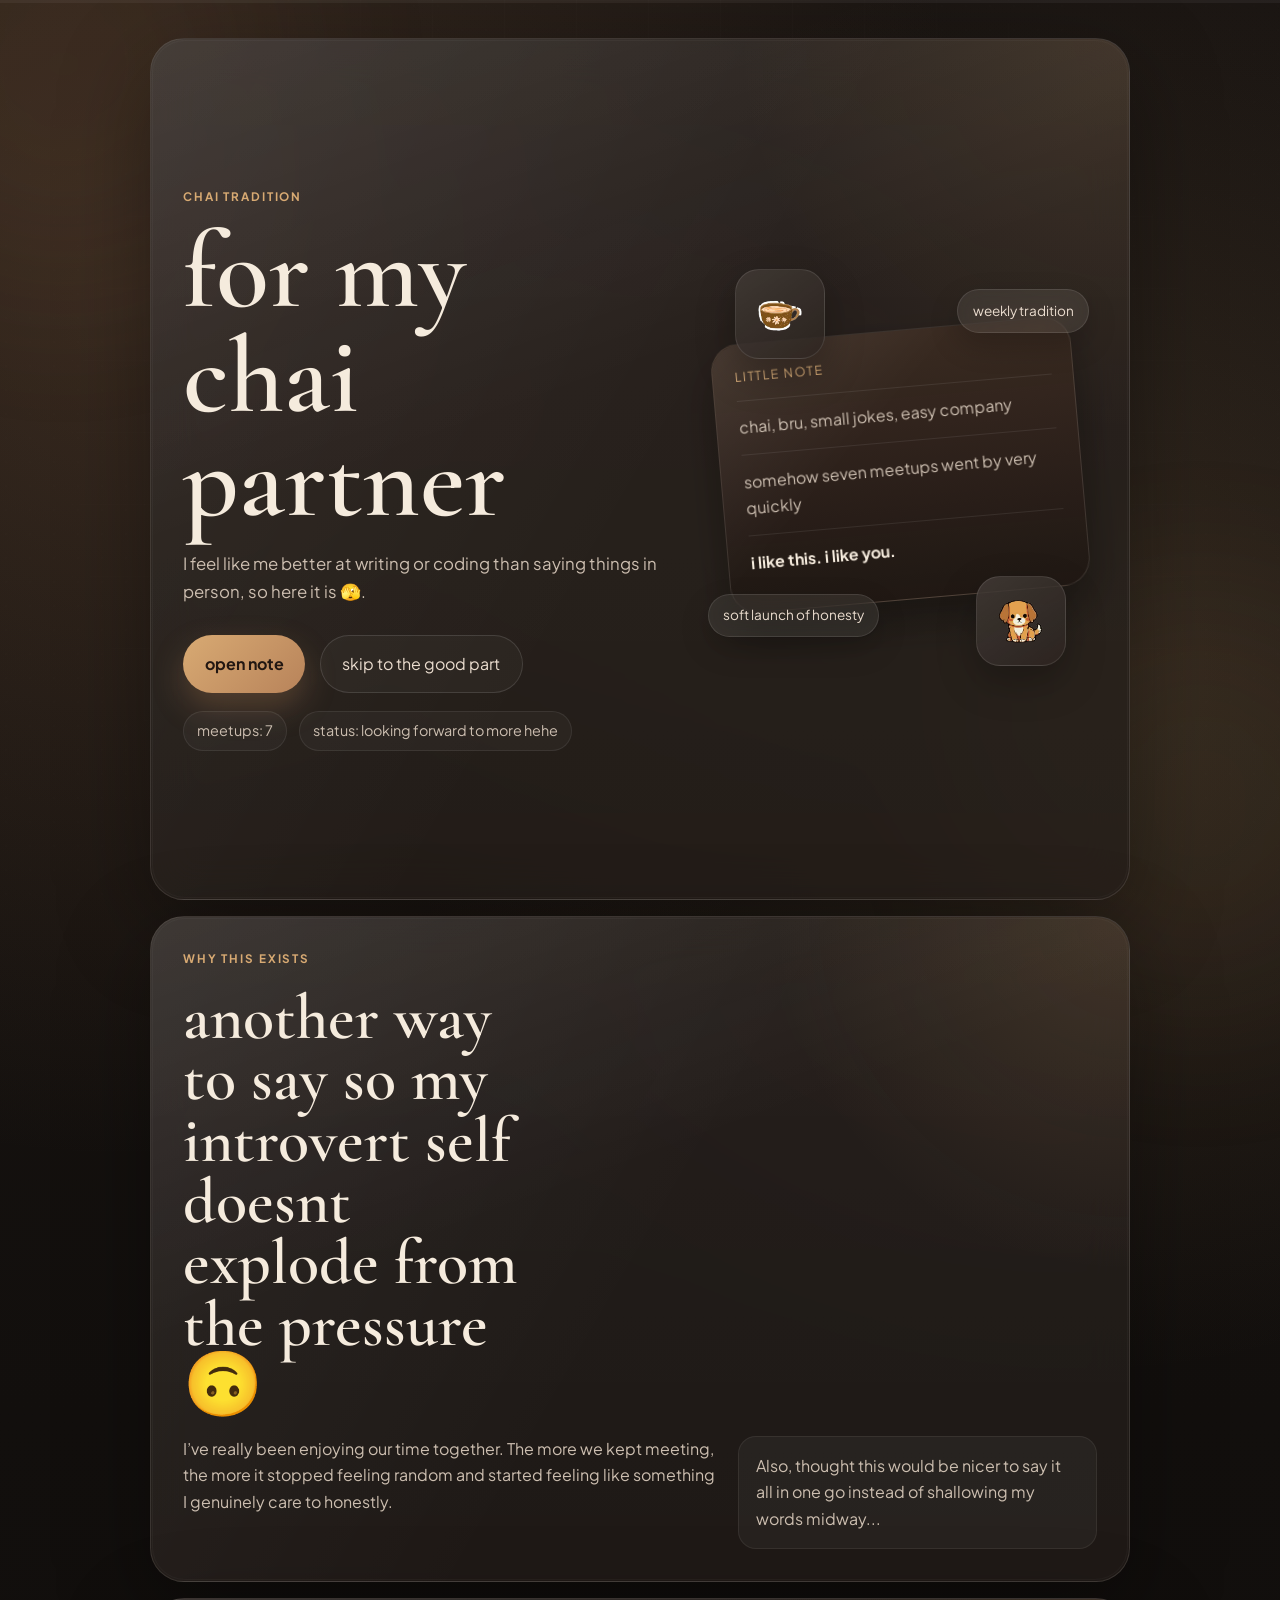
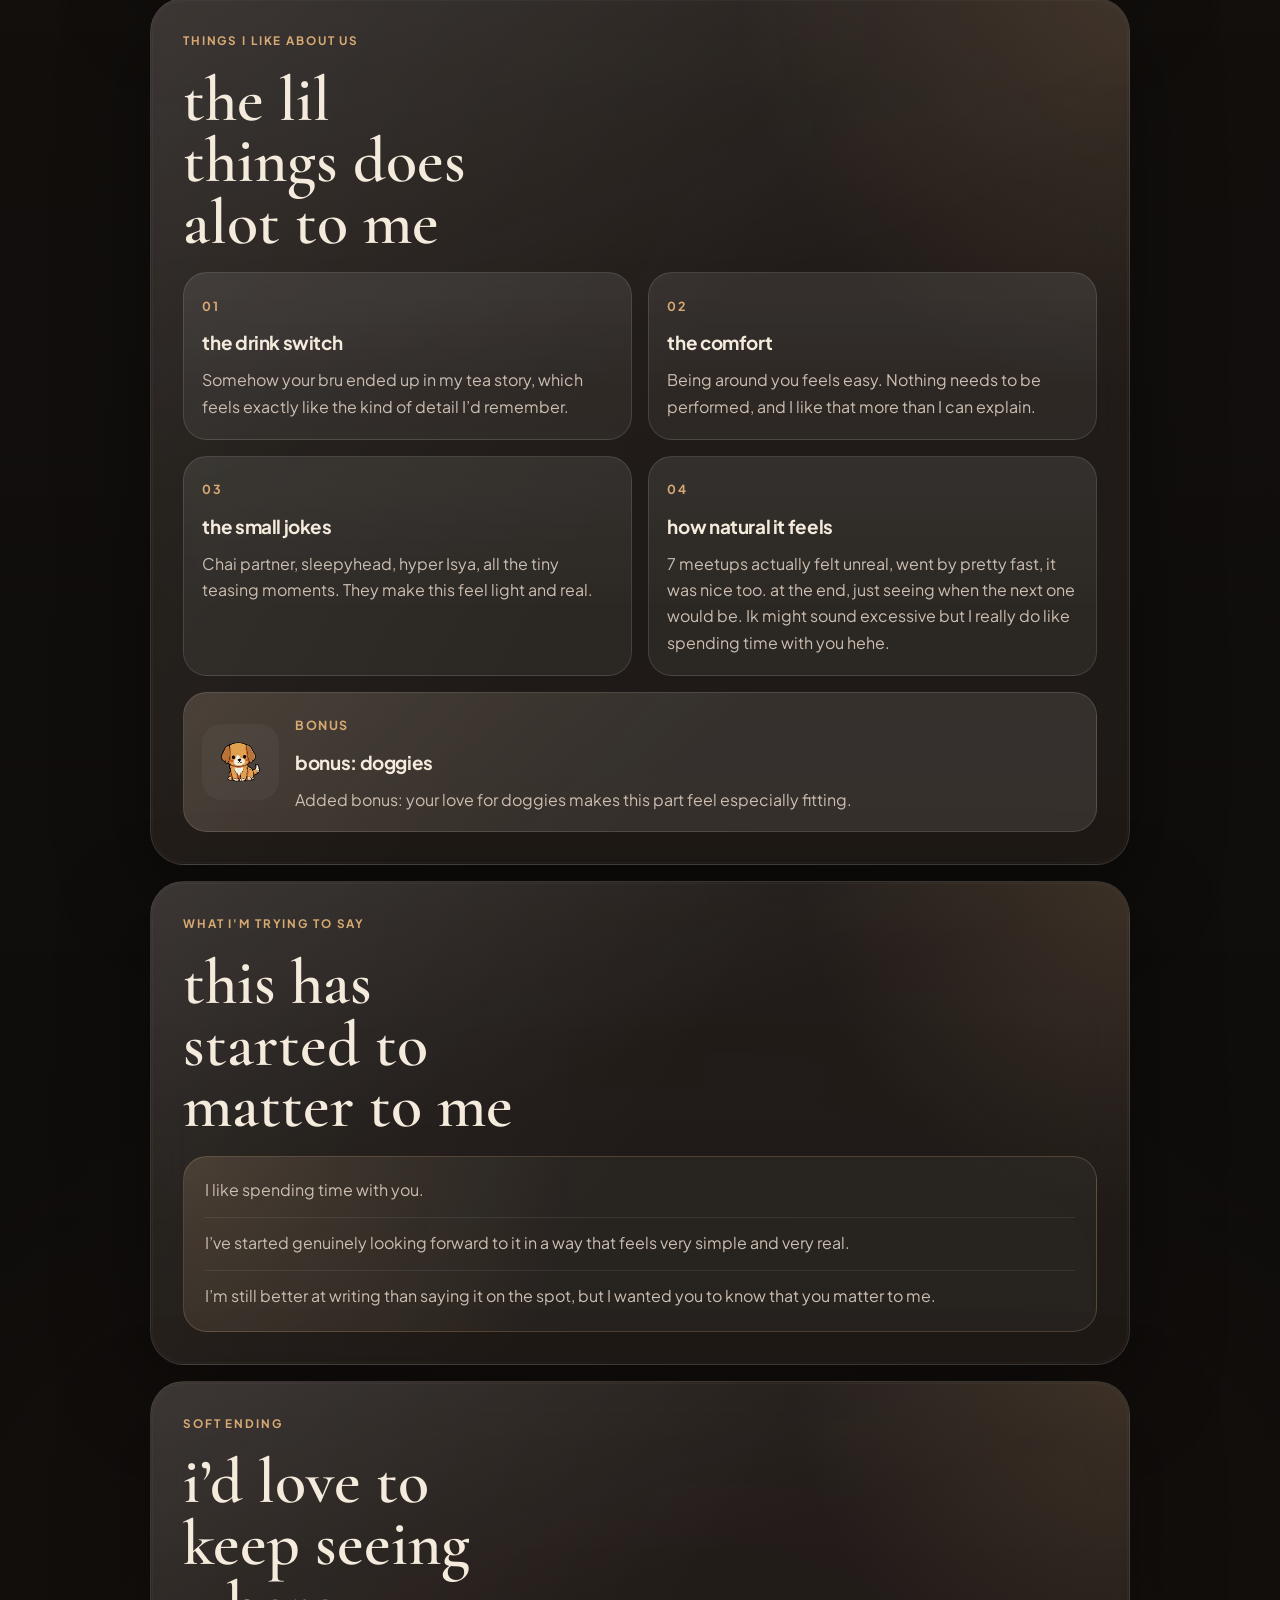
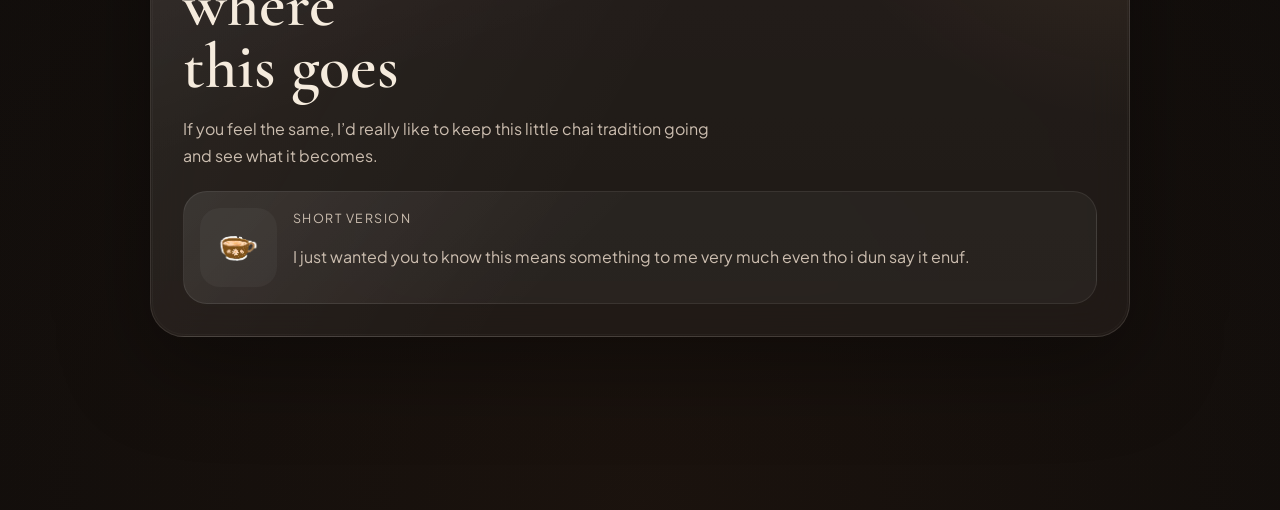
==== index.html @ 4cd03e72 "initial commit" ====
<!DOCTYPE html>
<html lang="en">
<head>
  <meta charset="UTF-8">
  <meta name="viewport" content="width=device-width, initial-scale=1.0">
  <title>For My Chai Partner</title>
  <link rel="preconnect" href="https://fonts.googleapis.com">
  <link rel="preconnect" href="https://fonts.gstatic.com" crossorigin>
  <link href="https://fonts.googleapis.com/css2?family=Cormorant+Garamond:wght@500;600;700&family=Plus+Jakarta+Sans:wght@400;500;600;700&display=swap" rel="stylesheet">
  <link rel="stylesheet" href="style.css">
</head>
<body>
  <div class="progress-bar" aria-hidden="true">
    <span id="progressFill"></span>
  </div>

  <div class="page-noise" aria-hidden="true"></div>
  <div class="page-glow page-glow-left" aria-hidden="true"></div>
  <div class="page-glow page-glow-right" aria-hidden="true"></div>

  <main class="page-shell">
    <section class="hero panel reveal is-visible" id="top">
      <div class="hero-layout">
        <div class="hero-copy">
          <p class="eyebrow">chai tradition</p>
          <h1>for my chai partner</h1>
          <p class="hero-subtitle">I feel like me better at writing or coding than saying things in person, so here it is 🫣.</p>

          <div class="hero-actions">
            <button class="primary-button" id="noteToggle" type="button" aria-expanded="false" aria-controls="heroNote">
              open note
            </button>
            <a class="secondary-link" href="#like">skip to the good part</a>
          </div>

          <div class="hero-stats reveal">
            <span>meetups: 7</span>
            <span>status: looking forward to more hehe</span>
          </div>

          <div class="hero-note reveal" id="heroNote" hidden>
            <p>Figured better saying it fully than half half yk.</p>
            <p>I really like what this little routine has quietly become, and to write it down seem more better than trying to say it right in person.</p>
          </div>
        </div>

        <div class="hero-visual" data-tilt>
          <div class="note-sheet">
            <p class="note-label">little note</p>
            <p class="note-line">chai, bru, small jokes, easy company</p>
            <p class="note-line">somehow seven meetups went by very quickly</p>
            <p class="note-line note-line-strong">i like this. i like you.</p>
          </div>

          <div class="floating-pill floating-pill-top" data-float>weekly tradition</div>
          <div class="floating-pill floating-pill-bottom" data-float>soft launch of honesty</div>

          <div class="hero-sticker hero-sticker-chai" data-float>
            <img src="assets/chai.png" alt="A chai cup illustration.">
          </div>

          <div class="hero-sticker hero-sticker-dog" data-float>
            <img src="assets/dog.png" alt="A small dog illustration.">
          </div>
        </div>
      </div>
    </section>

    <section class="panel reveal" id="why">
      <div class="section-heading">
        <p class="eyebrow">why this exists</p>
        <h2>another way to say so my introvert self doesnt explode from the pressure 🙃</h2>
      </div>

      <div class="section-split">
        <p class="section-copy">
          I’ve really been enjoying our time together. The more we kept meeting, the more it stopped feeling random and started feeling like something I genuinely care to honestly.
        </p>
        <p class="section-aside">
          Also, thought this would be nicer to say it all in one go instead of shallowing my words midway...
        </p>
      </div>
    </section>

    <section class="panel reveal" id="like">
      <div class="section-heading">
        <p class="eyebrow">things i like about us</p>
        <h2>the lil things does alot to me</h2>
      </div>

      <div class="card-grid">
        <article class="mini-card reveal" data-tilt>
          <span class="card-index">01</span>
          <h3>the drink switch</h3>
          <p>Somehow your bru ended up in my tea story, which feels exactly like the kind of detail I’d remember.</p>
        </article>

        <article class="mini-card reveal" data-tilt>
          <span class="card-index">02</span>
          <h3>the comfort</h3>
          <p>Being around you feels easy. Nothing needs to be performed, and I like that more than I can explain.</p>
        </article>

        <article class="mini-card reveal" data-tilt>
          <span class="card-index">03</span>
          <h3>the small jokes</h3>
          <p>Chai partner, sleepyhead, hyper Isya, all the tiny teasing moments. They make this feel light and real.</p>
        </article>

        <article class="mini-card reveal" data-tilt>
          <span class="card-index">04</span>
          <h3>how natural it feels</h3>
          <p>7 meetups actually felt unreal, went by pretty fast, it was nice too. at the end, just seeing when the next one would be. Ik might sound excessive but I really do like spending time with you hehe.</p>
        </article>

        <article class="mini-card mini-card-wide reveal" data-tilt>
          <div class="mini-card-media">
            <img src="assets/dog.png" alt="A small dog illustration used as an inside joke.">
          </div>
          <div>
            <span class="card-index">bonus</span>
            <h3>bonus: doggies</h3>
            <p>Added bonus: your love for doggies makes this part feel especially fitting.</p>
          </div>
        </article>
      </div>
    </section>

    <section class="panel reveal" id="mean">
      <div class="section-heading">
        <p class="eyebrow">what i'm trying to say</p>
        <h2>this has started to matter to me</h2>
      </div>

      <div class="message-block" data-tilt>
        <p>I like spending time with you.</p>
        <p>I’ve started genuinely looking forward to it in a way that feels very simple and very real.</p>
        <p>I’m still better at writing than saying it on the spot, but I wanted you to know that you matter to me.</p>
      </div>
    </section>

    <section class="panel panel-ending reveal" id="ending">
      <div class="section-heading">
        <p class="eyebrow">soft ending</p>
        <h2>i’d love to keep seeing where this goes</h2>
      </div>

      <p class="section-copy">
        If you feel the same, I’d really like to keep this little chai tradition going and see what it becomes.
      </p>

      <div class="signature-row reveal" data-tilt>
        <img src="assets/chai.png" alt="A chai cup illustration.">
        <div>
          <p class="signature-title">short version</p>
          <p>I just wanted you to know this means something to me very much even tho i dun say it enuf.</p>
        </div>
      </div>
    </section>
  </main>

  <footer class="site-footer reveal">
    <p>status: chai partner acquired</p>
    <p>bug report: too shy to say this faster</p>
    <p>build: version 0.7, still in progress</p>
  </footer>

  <script src="script.js"></script>
</body>
</html>
---- style.css ----
:root {
  --bg: #120f0d;
  --bg-soft: #1b1512;
  --panel: rgba(30, 24, 20, 0.74);
  --panel-strong: rgba(41, 32, 26, 0.88);
  --card: rgba(255, 248, 240, 0.06);
  --card-strong: rgba(255, 248, 240, 0.1);
  --border: rgba(255, 244, 232, 0.12);
  --border-strong: rgba(231, 186, 137, 0.2);
  --text: #f5ebdd;
  --muted: #ccbeb0;
  --muted-strong: #ebddcf;
  --accent: #b8835a;
  --accent-soft: #d8aa73;
  --accent-glow: rgba(216, 170, 115, 0.28);
  --shadow: 0 28px 90px rgba(0, 0, 0, 0.34);
  --radius-xl: 34px;
  --radius-lg: 24px;
  --radius-md: 18px;
  --content-width: 980px;
}

* {
  box-sizing: border-box;
}

html {
  scroll-behavior: smooth;
}

body {
  margin: 0;
  min-height: 100vh;
  font-family: "Plus Jakarta Sans", sans-serif;
  color: var(--text);
  line-height: 1.65;
  background:
    radial-gradient(circle at 10% 8%, rgba(184, 131, 90, 0.2), transparent 24%),
    radial-gradient(circle at 85% 18%, rgba(216, 170, 115, 0.14), transparent 22%),
    radial-gradient(circle at 50% 100%, rgba(82, 49, 28, 0.2), transparent 30%),
    linear-gradient(180deg, #1a1512 0%, var(--bg) 38%, #0d0b0a 100%);
  overflow-x: hidden;
}

body::before {
  content: "";
  position: fixed;
  inset: 0;
  background-image:
    linear-gradient(rgba(255, 255, 255, 0.02) 1px, transparent 1px),
    linear-gradient(90deg, rgba(255, 255, 255, 0.02) 1px, transparent 1px);
  background-size: 72px 72px;
  -webkit-mask-image: radial-gradient(circle at center, black 35%, transparent 88%);
  pointer-events: none;
  z-index: 0;
}

img {
  display: block;
  max-width: 100%;
}

a,
button {
  font: inherit;
}

.progress-bar {
  position: fixed;
  inset: 0 0 auto;
  height: 3px;
  background: rgba(255, 255, 255, 0.05);
  z-index: 4;
}

.progress-bar span {
  display: block;
  width: 0;
  height: 100%;
  background: linear-gradient(90deg, var(--accent-soft), var(--accent));
  box-shadow: 0 0 18px rgba(216, 170, 115, 0.5);
  transition: width 120ms linear;
}

.page-noise {
  position: fixed;
  inset: 0;
  opacity: 0.08;
  background-image:
    radial-gradient(circle at 25% 25%, rgba(255, 255, 255, 0.18) 0 1px, transparent 1px),
    radial-gradient(circle at 75% 75%, rgba(255, 255, 255, 0.08) 0 1px, transparent 1px);
  background-size: 24px 24px, 30px 30px;
  mix-blend-mode: soft-light;
  pointer-events: none;
  z-index: 0;
}

.page-glow {
  position: fixed;
  width: 28rem;
  height: 28rem;
  border-radius: 50%;
  filter: blur(90px);
  pointer-events: none;
  opacity: 0.36;
  z-index: 0;
  animation: glowFloat 10s ease-in-out infinite alternate;
}

.page-glow-left {
  top: -10rem;
  left: -10rem;
  background: rgba(184, 131, 90, 0.24);
}

.page-glow-right {
  right: -9rem;
  bottom: -8rem;
  background: rgba(216, 170, 115, 0.16);
  animation-delay: 1.6s;
}

.page-shell {
  position: relative;
  z-index: 1;
  width: min(calc(100% - 1.5rem), var(--content-width));
  margin: 0 auto;
  padding: 1.2rem 0 5rem;
}

.panel {
  position: relative;
  margin-top: 1rem;
  padding: 1.35rem;
  border: 1px solid var(--border);
  border-radius: var(--radius-xl);
  background:
    linear-gradient(160deg, rgba(255, 255, 255, 0.07), transparent 42%),
    linear-gradient(180deg, rgba(255, 255, 255, 0.04), rgba(255, 255, 255, 0.02)),
    var(--panel);
  box-shadow: var(--shadow);
  backdrop-filter: blur(22px);
  overflow: hidden;
}

.panel::before {
  content: "";
  position: absolute;
  inset: 0;
  background:
    radial-gradient(circle at top right, rgba(216, 170, 115, 0.14), transparent 30%),
    linear-gradient(120deg, rgba(255, 255, 255, 0.05), transparent 52%);
  pointer-events: none;
}

.panel::after {
  content: "";
  position: absolute;
  inset: 1px;
  border-radius: calc(var(--radius-xl) - 1px);
  border: 1px solid rgba(255, 255, 255, 0.03);
  pointer-events: none;
}

.panel > * {
  position: relative;
  z-index: 1;
}

.hero {
  min-height: calc(100vh - 2.4rem);
  display: flex;
  align-items: center;
}

.hero-layout {
  display: grid;
  gap: 2rem;
  align-items: center;
}

.eyebrow {
  margin: 0 0 0.8rem;
  color: var(--accent-soft);
  letter-spacing: 0.16em;
  text-transform: uppercase;
  font-size: 0.73rem;
  font-weight: 700;
}

h1,
h2 {
  margin: 0;
  font-family: "Cormorant Garamond", serif;
  line-height: 0.96;
  font-weight: 600;
}

h1 {
  max-width: 10ch;
  font-size: clamp(3.2rem, 10vw, 6.8rem);
  text-wrap: balance;
}

h2 {
  max-width: 12ch;
  font-size: clamp(2.2rem, 5vw, 4rem);
  text-wrap: balance;
}

h3 {
  margin: 0;
  font-size: 1.18rem;
  font-weight: 700;
  letter-spacing: -0.02em;
}

.hero-subtitle,
.section-copy,
.section-aside,
.mini-card p,
.message-block p,
.signature-row p,
.hero-stats span,
.site-footer p,
.note-line {
  color: var(--muted);
}

.hero-subtitle {
  max-width: 34rem;
  margin: 1.1rem 0 0;
  font-size: 1.05rem;
}

.hero-actions {
  display: flex;
  flex-wrap: wrap;
  gap: 0.9rem;
  margin-top: 1.8rem;
}

.primary-button,
.secondary-link {
  display: inline-flex;
  align-items: center;
  justify-content: center;
  min-height: 3.2rem;
  padding: 0.95rem 1.35rem;
  border-radius: 999px;
  text-decoration: none;
  transition: transform 180ms ease, box-shadow 180ms ease, border-color 180ms ease, background 180ms ease;
}

.primary-button {
  border: 0;
  color: #221712;
  background: linear-gradient(135deg, var(--accent-soft), var(--accent));
  font-weight: 700;
  cursor: pointer;
  box-shadow: 0 14px 32px rgba(184, 131, 90, 0.3);
}

.secondary-link {
  border: 1px solid rgba(255, 255, 255, 0.12);
  color: var(--muted-strong);
  background: rgba(255, 255, 255, 0.03);
}

.primary-button:hover,
.primary-button:focus-visible,
.secondary-link:hover,
.secondary-link:focus-visible {
  transform: translateY(-2px);
}

.primary-button:focus-visible,
.secondary-link:focus-visible {
  outline: 2px solid rgba(255, 255, 255, 0.38);
  outline-offset: 4px;
}

.hero-stats {
  display: flex;
  flex-wrap: wrap;
  gap: 0.8rem;
  margin-top: 1.1rem;
}

.hero-stats span {
  display: inline-flex;
  align-items: center;
  padding: 0.45rem 0.8rem;
  border: 1px solid rgba(255, 255, 255, 0.08);
  border-radius: 999px;
  background: rgba(255, 255, 255, 0.03);
  font-size: 0.9rem;
}

.hero-note {
  margin-top: 1.3rem;
  max-width: 35rem;
  padding: 1.15rem 1.2rem;
  border: 1px solid var(--border-strong);
  border-radius: 22px;
  background:
    linear-gradient(135deg, rgba(216, 170, 115, 0.1), transparent 45%),
    rgba(255, 255, 255, 0.04);
}

.hero-note p {
  margin: 0;
}

.hero-note p + p {
  margin-top: 0.6rem;
}

.hero-visual {
  position: relative;
  min-height: 25rem;
  padding: 1rem;
  transform-style: preserve-3d;
}

.note-sheet {
  position: relative;
  width: min(100%, 24rem);
  margin: 2.8rem auto 0;
  padding: 1.35rem;
  border-radius: 28px;
  background:
    linear-gradient(180deg, rgba(58, 42, 33, 0.94), rgba(30, 22, 18, 0.9)),
    var(--panel-strong);
  border: 1px solid rgba(255, 245, 235, 0.12);
  box-shadow: 0 22px 44px rgba(0, 0, 0, 0.34);
  transform: rotate(-5deg);
}

.note-sheet::before {
  content: "";
  position: absolute;
  inset: 0;
  border-radius: inherit;
  background: linear-gradient(135deg, rgba(255, 255, 255, 0.08), transparent 40%);
  pointer-events: none;
}

.note-label,
.signature-title {
  margin: 0 0 0.85rem;
  color: var(--accent-soft);
  font-size: 0.78rem;
  letter-spacing: 0.12em;
  text-transform: uppercase;
}

.note-line {
  margin: 0;
  padding: 0.85rem 0;
  border-top: 1px solid rgba(255, 255, 255, 0.08);
}

.note-line:first-of-type {
  border-top: 0;
  padding-top: 0;
}

.note-line-strong {
  color: var(--text);
  font-weight: 700;
}

.floating-pill {
  position: absolute;
  padding: 0.6rem 0.9rem;
  border: 1px solid rgba(255, 255, 255, 0.1);
  border-radius: 999px;
  background: rgba(255, 248, 240, 0.08);
  color: var(--muted-strong);
  font-size: 0.85rem;
  box-shadow: 0 12px 30px rgba(0, 0, 0, 0.2);
  backdrop-filter: blur(12px);
}

.floating-pill-top {
  top: 1.25rem;
  right: 2%;
}

.floating-pill-bottom {
  left: 1%;
  bottom: 2rem;
}

.hero-sticker {
  position: absolute;
  width: 5.6rem;
  aspect-ratio: 1;
  padding: 0.7rem;
  border: 1px solid rgba(255, 255, 255, 0.1);
  border-radius: 24px;
  background:
    linear-gradient(145deg, rgba(255, 255, 255, 0.12), rgba(255, 255, 255, 0.04)),
    rgba(35, 27, 22, 0.84);
  box-shadow: 0 16px 38px rgba(0, 0, 0, 0.26);
}

.hero-sticker-chai {
  top: 0;
  left: 8%;
}

.hero-sticker-dog {
  right: 8%;
  bottom: 0.2rem;
}

.hero-sticker img,
.mini-card-media img,
.signature-row img {
  width: 100%;
  height: 100%;
  object-fit: contain;
}

.section-heading {
  display: grid;
  gap: 0.35rem;
  margin-bottom: 1.2rem;
}

.section-split {
  display: grid;
  gap: 1rem;
}

.section-copy,
.section-aside {
  margin: 0;
  font-size: 1rem;
}

.section-aside {
  padding: 1rem 1.1rem;
  border-radius: var(--radius-md);
  background: rgba(255, 255, 255, 0.04);
  border: 1px solid rgba(255, 255, 255, 0.07);
}

.card-grid {
  display: grid;
  gap: 1rem;
}

.mini-card,
.message-block,
.signature-row {
  position: relative;
  transform-style: preserve-3d;
  transition: transform 260ms ease, border-color 260ms ease, background 260ms ease, box-shadow 260ms ease;
}

.mini-card {
  padding: 1.15rem;
  border-radius: var(--radius-lg);
  border: 1px solid var(--border);
  background:
    linear-gradient(180deg, rgba(255, 255, 255, 0.04), transparent 70%),
    var(--card);
}

.mini-card:hover,
.message-block:hover,
.signature-row:hover {
  border-color: var(--border-strong);
  box-shadow: 0 22px 42px rgba(0, 0, 0, 0.22);
}

.card-index {
  display: inline-flex;
  margin-bottom: 0.7rem;
  color: var(--accent-soft);
  font-size: 0.78rem;
  font-weight: 700;
  letter-spacing: 0.12em;
  text-transform: uppercase;
}

.mini-card p {
  margin: 0.55rem 0 0;
}

.mini-card-wide {
  display: grid;
  grid-template-columns: 4.8rem 1fr;
  gap: 1rem;
  align-items: center;
  background:
    linear-gradient(135deg, rgba(216, 170, 115, 0.1), transparent 55%),
    var(--card-strong);
}

.mini-card-media {
  width: 4.8rem;
  aspect-ratio: 1;
  padding: 0.55rem;
  border-radius: 20px;
  background: rgba(255, 255, 255, 0.04);
}

.message-block {
  padding: 1.3rem;
  border-radius: var(--radius-lg);
  border: 1px solid var(--border-strong);
  background:
    radial-gradient(circle at top left, rgba(216, 170, 115, 0.14), transparent 42%),
    rgba(255, 255, 255, 0.04);
}

.message-block p {
  margin: 0;
  font-size: 1rem;
}

.message-block p + p {
  margin-top: 0.8rem;
  padding-top: 0.8rem;
  border-top: 1px solid rgba(255, 255, 255, 0.08);
}

.panel-ending .section-copy {
  max-width: 34rem;
}

.signature-row {
  display: grid;
  grid-template-columns: 4.8rem 1fr;
  gap: 1rem;
  align-items: center;
  margin-top: 1.35rem;
  padding: 1rem;
  border-radius: var(--radius-lg);
  border: 1px solid rgba(255, 255, 255, 0.08);
  background:
    linear-gradient(135deg, rgba(255, 255, 255, 0.06), transparent 45%),
    rgba(255, 255, 255, 0.04);
}

.signature-row img {
  width: 4.8rem;
  aspect-ratio: 1;
  padding: 0.7rem;
  border-radius: 20px;
  background: rgba(255, 255, 255, 0.04);
}

.site-footer {
  position: relative;
  z-index: 1;
  width: min(calc(100% - 1.5rem), var(--content-width));
  margin: 1rem auto 2rem;
  display: flex;
  flex-wrap: wrap;
  gap: 0.7rem;
}

.site-footer p {
  margin: 0;
  padding: 0.6rem 0.9rem;
  border-radius: 999px;
  border: 1px solid rgba(255, 255, 255, 0.08);
  background: rgba(255, 255, 255, 0.04);
  font-size: 0.9rem;
}

.reveal {
  opacity: 0;
  transform: translateY(24px);
  transition: opacity 800ms cubic-bezier(0.2, 0.7, 0, 1), transform 800ms cubic-bezier(0.2, 0.7, 0, 1);
}

.reveal.is-visible {
  opacity: 1;
  transform: translateY(0);
}

[data-float] {
  animation: softFloat 6s ease-in-out infinite;
}

.floating-pill-bottom,
.hero-sticker-dog {
  animation-delay: 1.1s;
}

.hero-sticker-chai {
  animation-delay: 0.5s;
}

@keyframes softFloat {
  0%,
  100% {
    transform: translate3d(0, 0, 0);
  }

  50% {
    transform: translate3d(0, -10px, 0);
  }
}

@keyframes glowFloat {
  from {
    transform: translate3d(0, 0, 0) scale(1);
  }

  to {
    transform: translate3d(0, 18px, 0) scale(1.06);
  }
}

@media (min-width: 760px) {
  .page-shell {
    padding-top: 1.4rem;
  }

  .panel {
    padding: 2rem;
  }

  .hero-layout {
    grid-template-columns: minmax(0, 1.1fr) minmax(18rem, 0.9fr);
    gap: 2.5rem;
  }

  .section-split {
    grid-template-columns: minmax(0, 1.2fr) minmax(16rem, 0.8fr);
    align-items: start;
  }

  .card-grid {
    grid-template-columns: repeat(2, minmax(0, 1fr));
  }

  .mini-card-wide {
    grid-column: span 2;
  }
}

@media (max-width: 759px) {
  .hero {
    min-height: auto;
  }

  .hero-visual {
    min-height: 22rem;
    order: -1;
  }

  .note-sheet {
    margin-top: 2.2rem;
  }

  .floating-pill-top {
    right: 0.5rem;
  }

  .floating-pill-bottom {
    left: 0;
    bottom: 1rem;
  }
}

@media (max-width: 520px) {
  h1 {
    max-width: 8ch;
  }

  .panel {
    padding: 1.15rem;
    border-radius: 28px;
  }

  .hero-actions {
    flex-direction: column;
    align-items: stretch;
  }

  .primary-button,
  .secondary-link {
    width: 100%;
  }

  .mini-card-wide,
  .signature-row {
    grid-template-columns: 1fr;
  }

  .mini-card-media,
  .signature-row img {
    width: 4.4rem;
  }
}

@media (prefers-reduced-motion: reduce) {
  html {
    scroll-behavior: auto;
  }

  *,
  *::before,
  *::after {
    animation: none !important;
    transition-duration: 0ms !important;
    transition-delay: 0ms !important;
  }

  .reveal {
    opacity: 1;
    transform: none;
  }
}
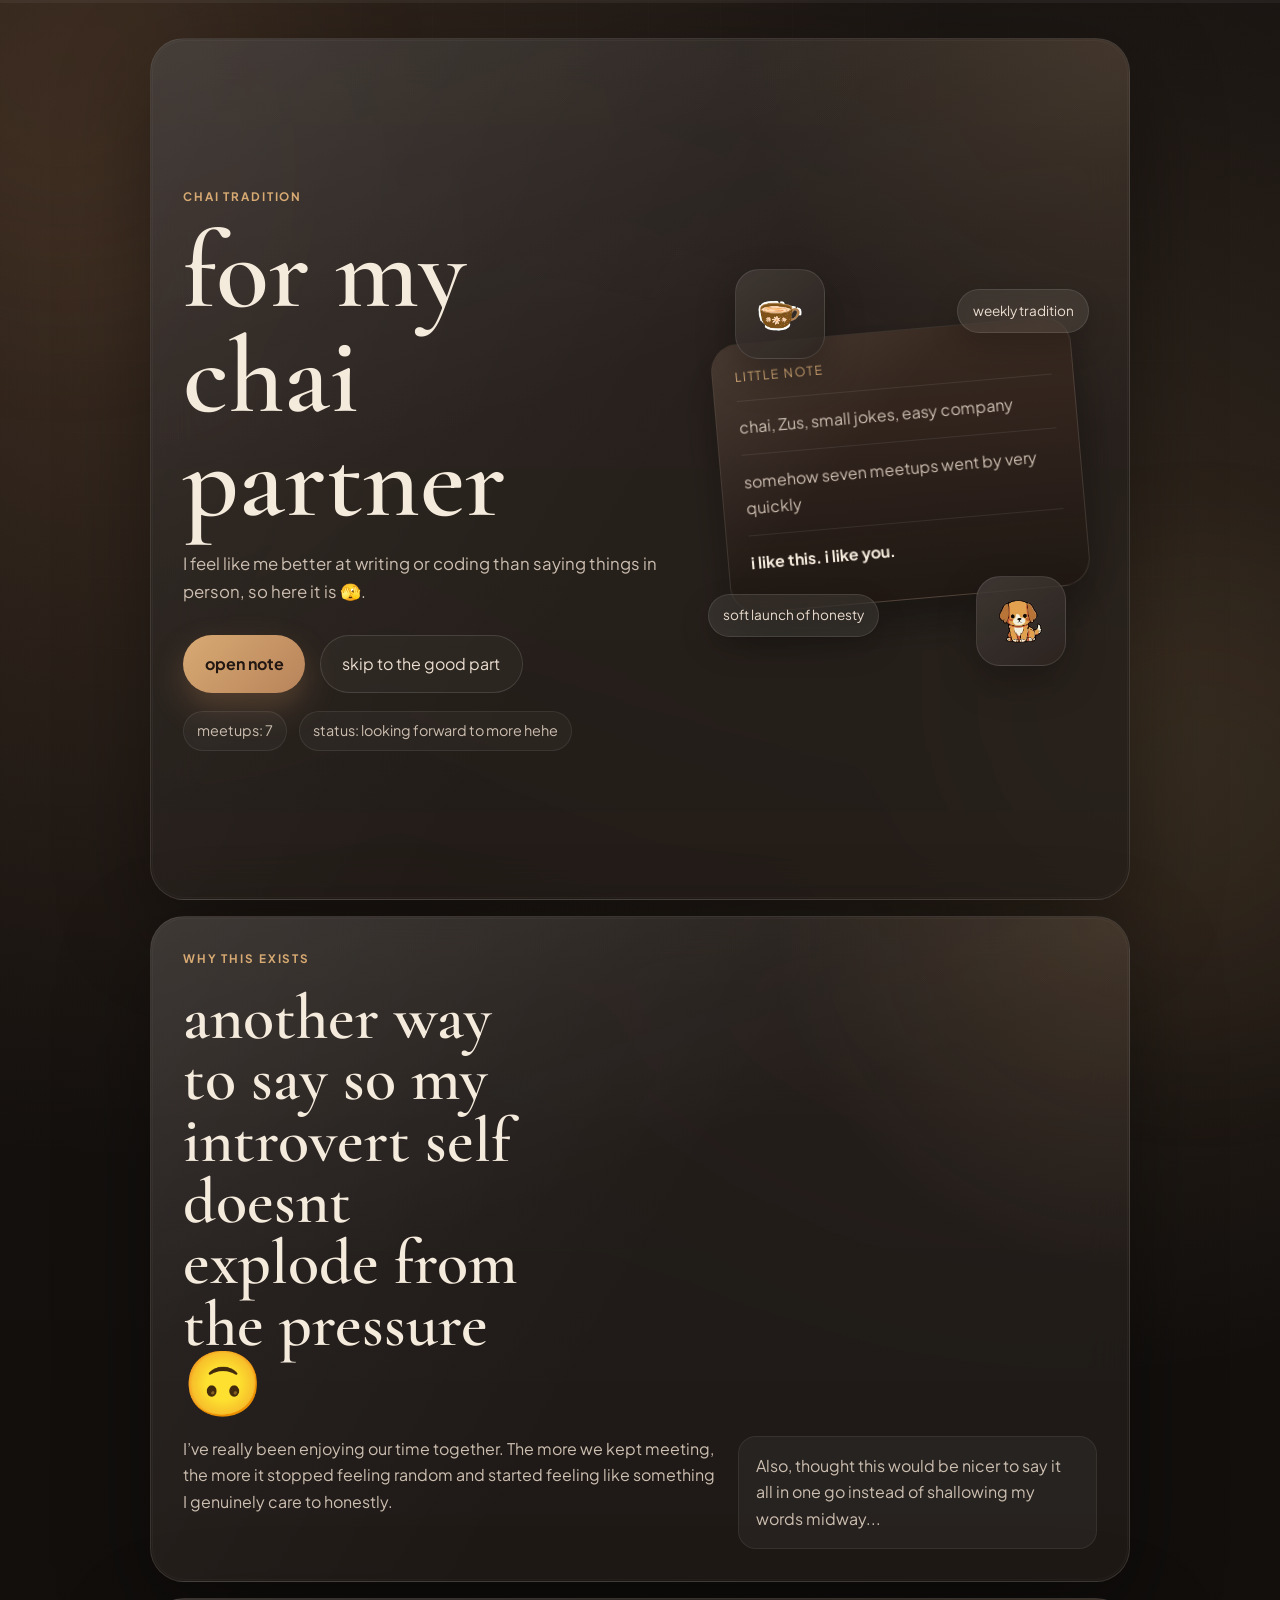
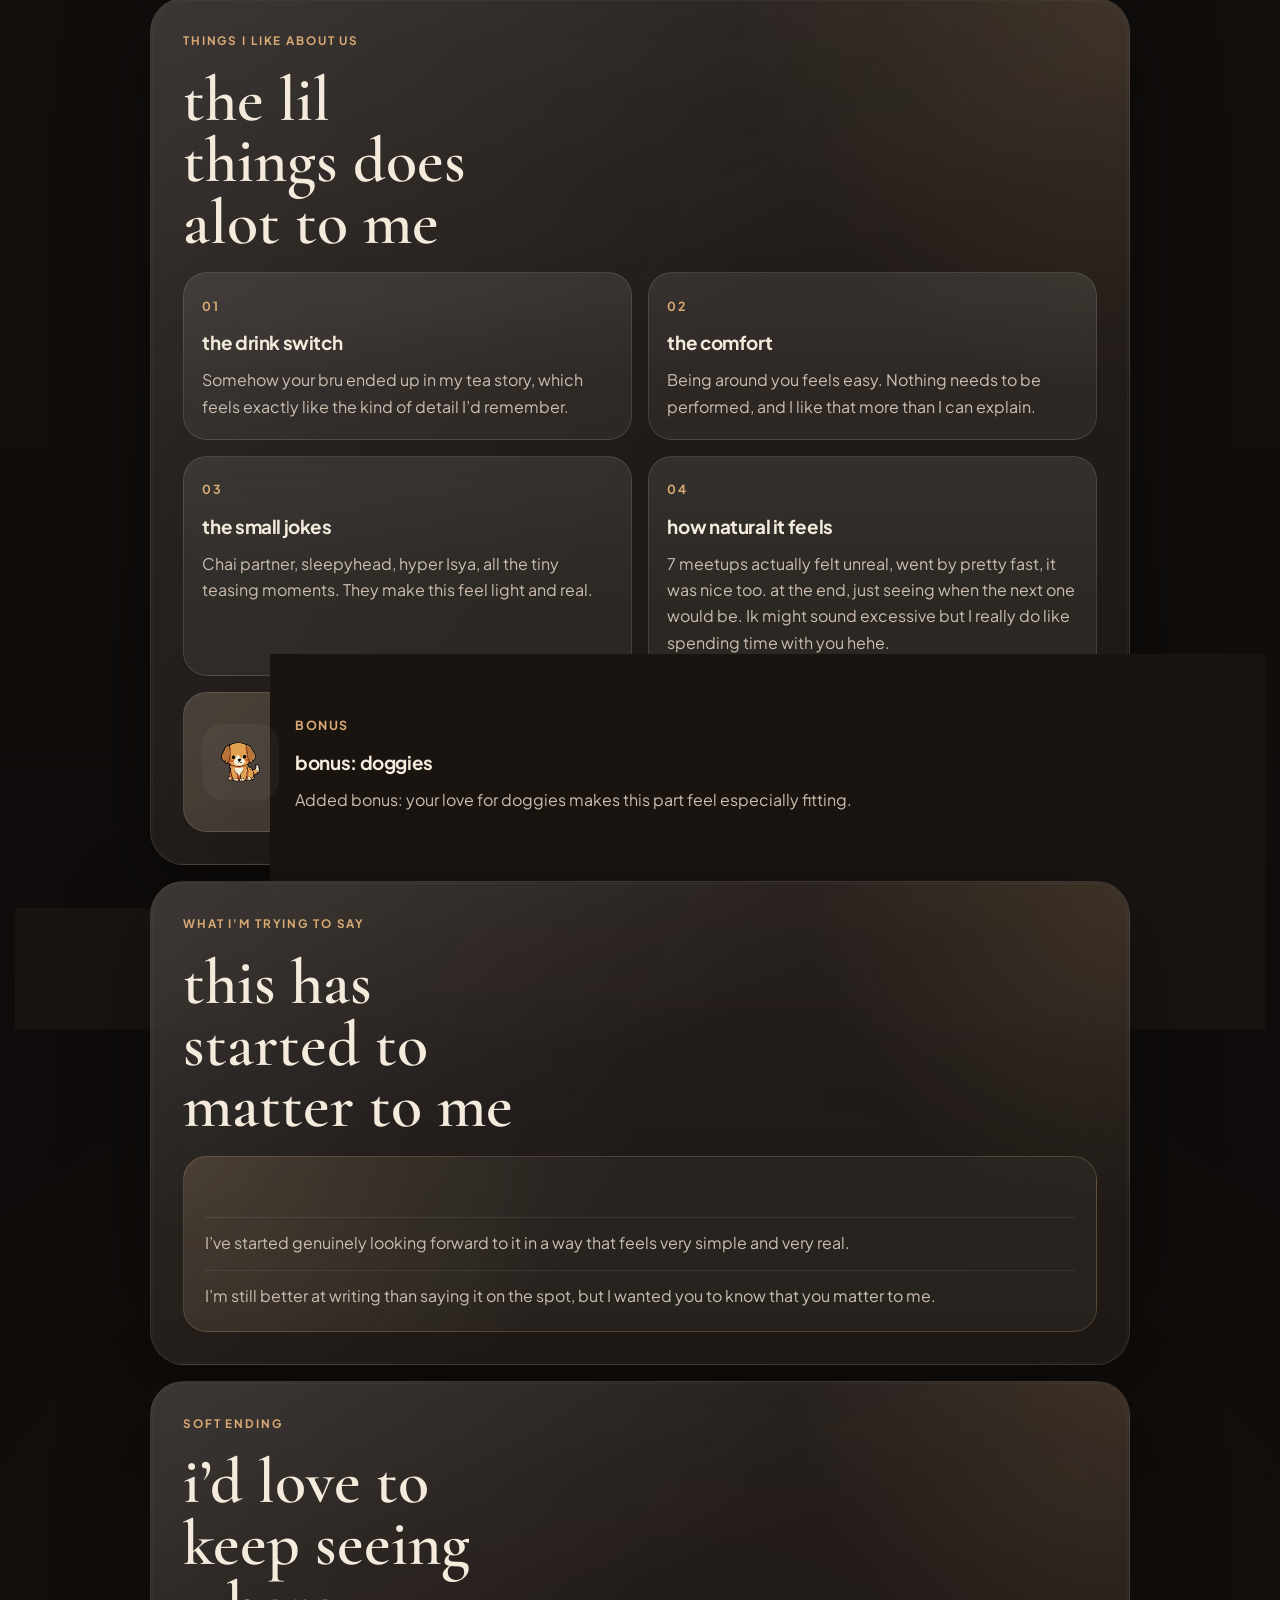
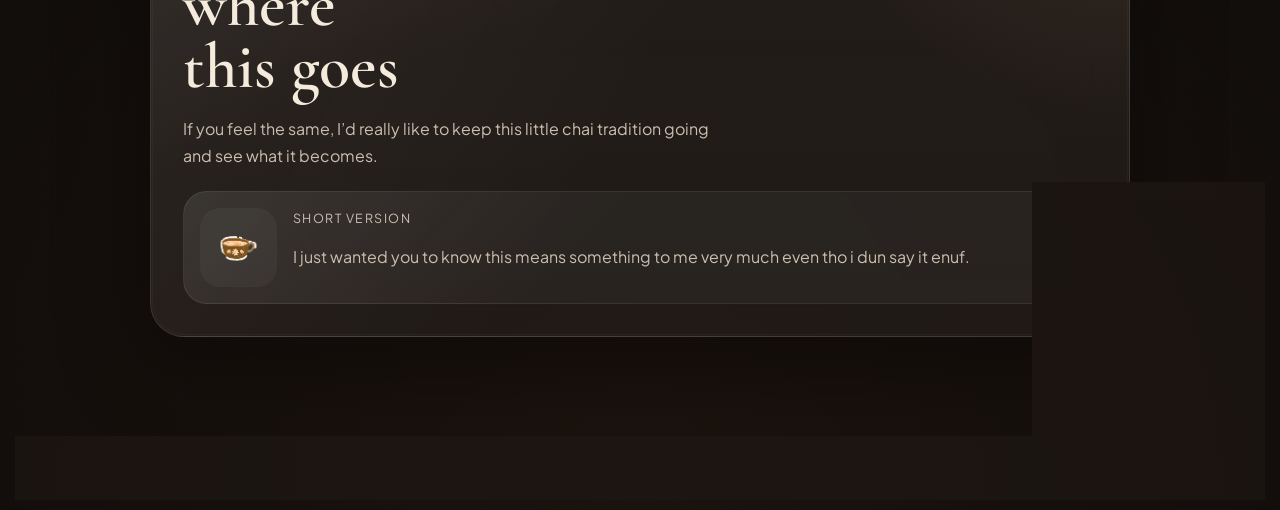
==== commit 9e589dc8: "updates" ====
--- a/index.html
+++ b/index.html
@@ -39,15 +39,15 @@
           </div>
 
           <div class="hero-note reveal" id="heroNote" hidden>
-            <p>Figured better saying it fully than half half yk.</p>
-            <p>I really like what this little routine has quietly become, and to write it down seem more better than trying to say it right in person.</p>
+            <p>Figured better saying it fully now then tryna make up words when i see you cuz it gets stuck istg T_T.</p>
+            <p>I really like what this little routine has quietly become, and to write it down seemed better way to express it.</p>
           </div>
         </div>
 
         <div class="hero-visual" data-tilt>
           <div class="note-sheet">
             <p class="note-label">little note</p>
-            <p class="note-line">chai, bru, small jokes, easy company</p>
+            <p class="note-line">chai, Zus, small jokes, easy company</p>
             <p class="note-line">somehow seven meetups went by very quickly</p>
             <p class="note-line note-line-strong">i like this. i like you.</p>
           </div>
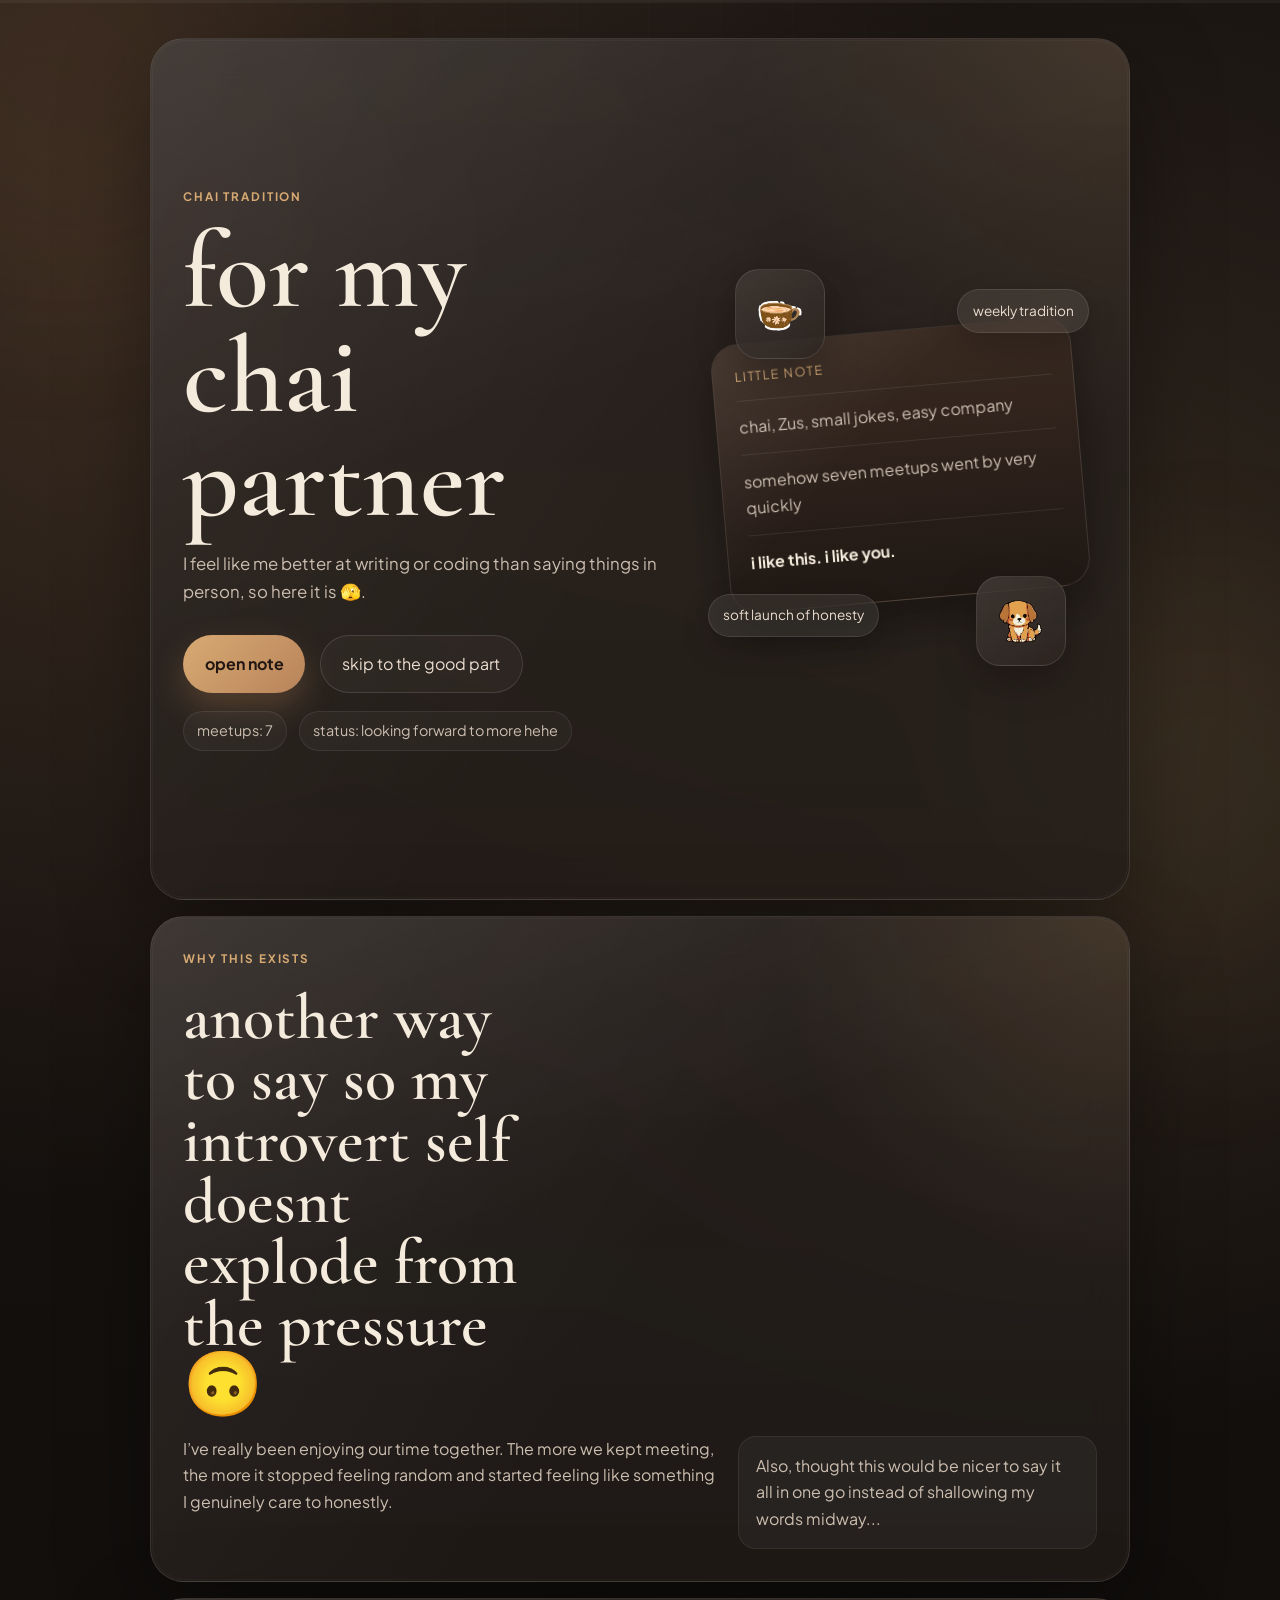
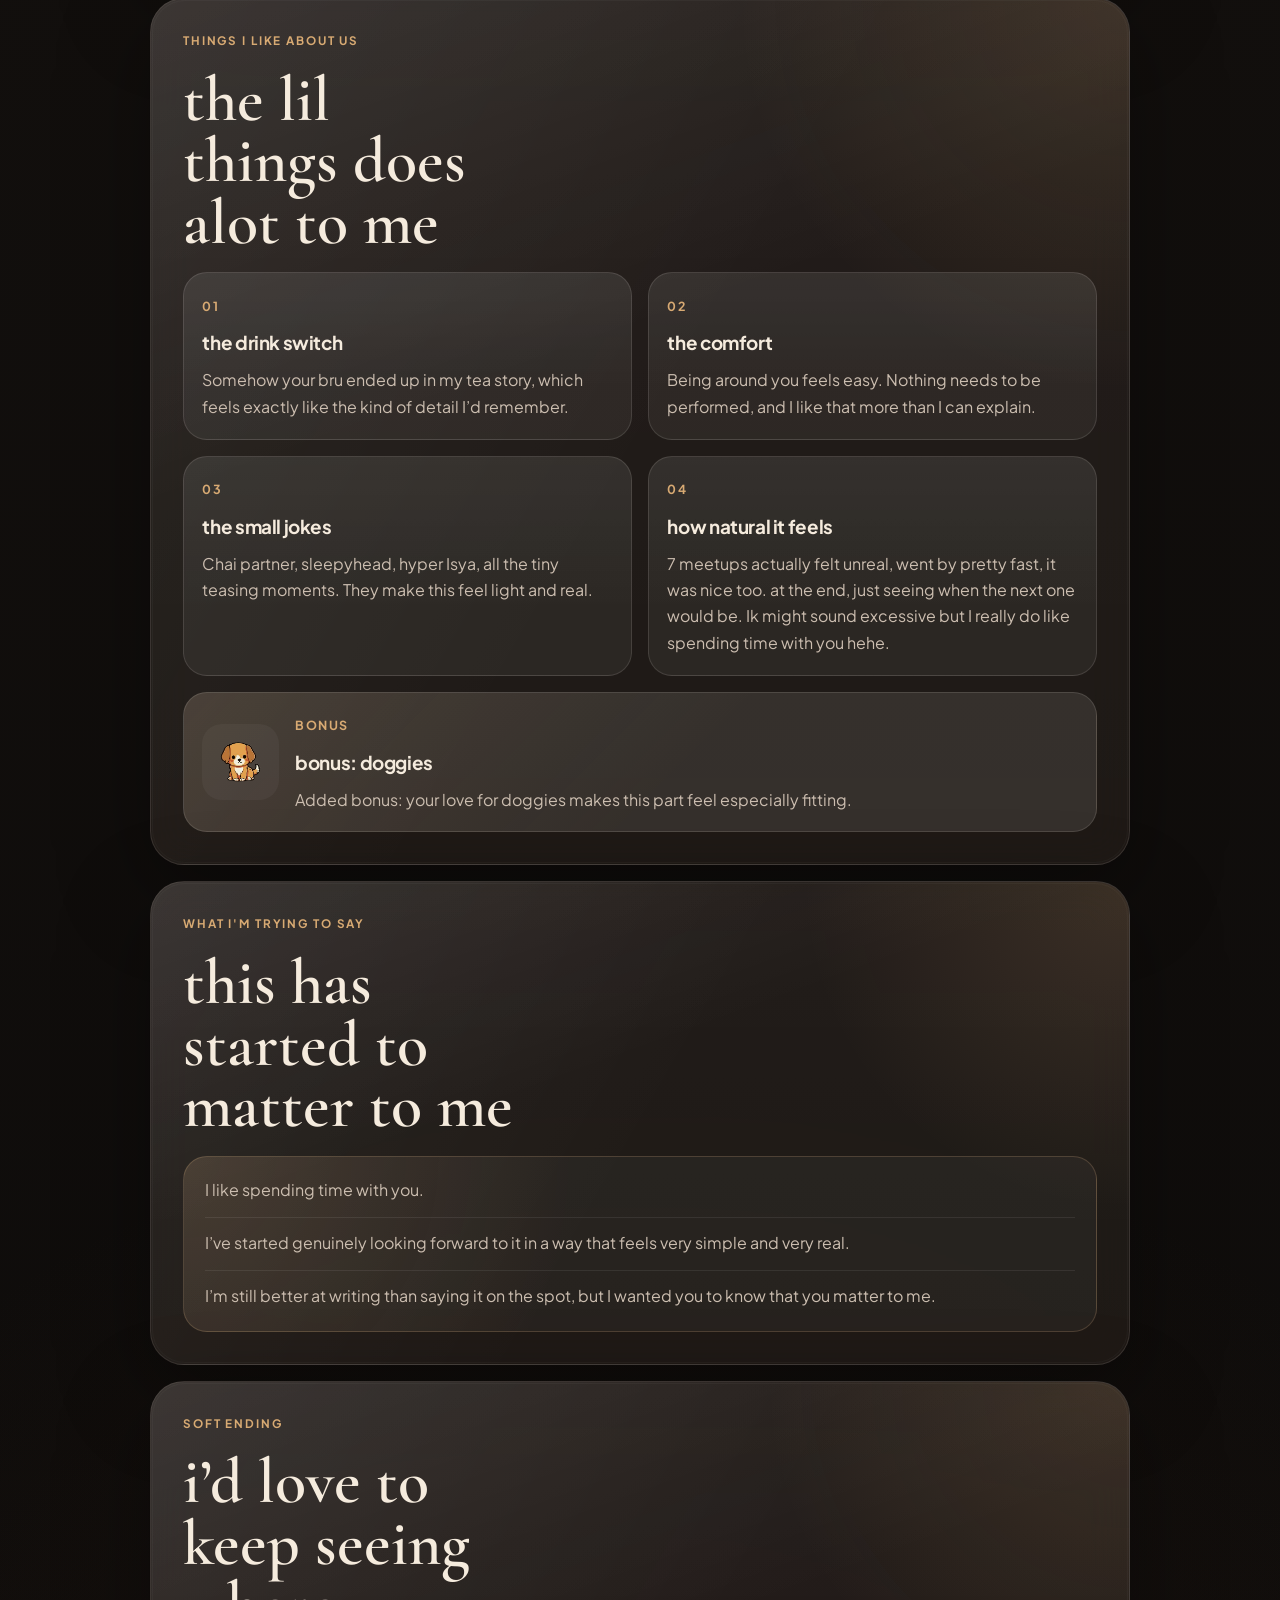
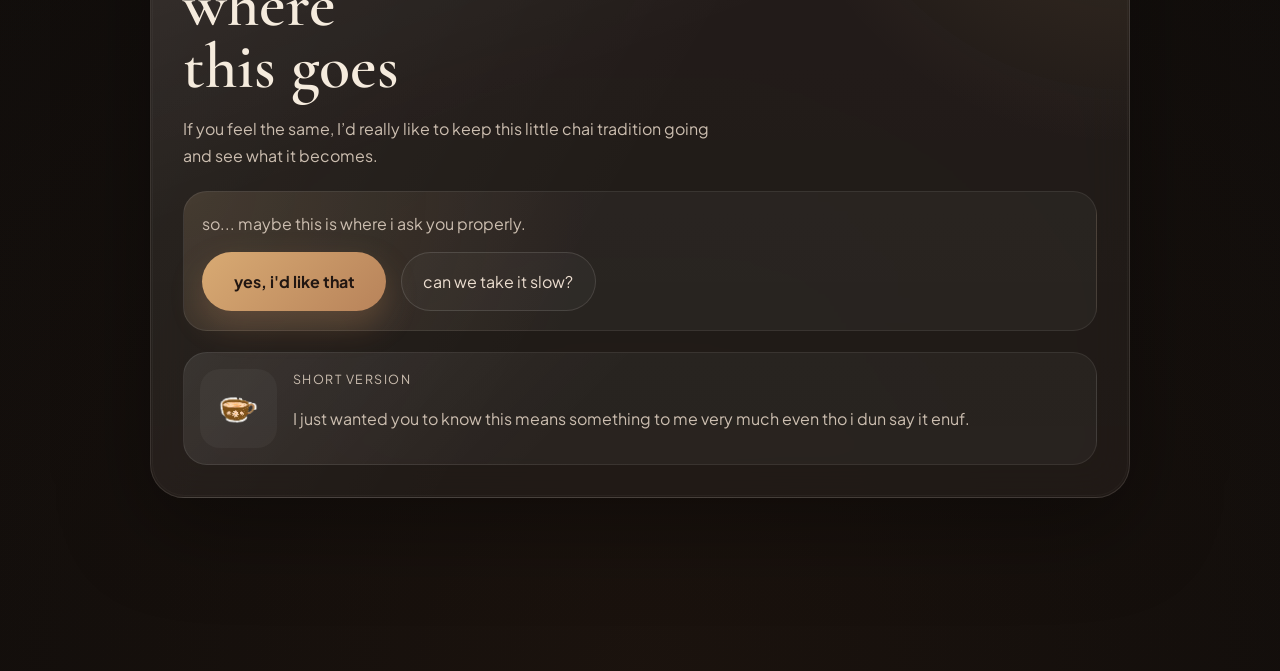
==== commit 60302aeb: "Confession addition" ====
--- a/index.html
+++ b/index.html
@@ -38,7 +38,7 @@
             <span>status: looking forward to more hehe</span>
           </div>
 
-          <div class="hero-note reveal" id="heroNote" hidden>
+          <div class="hero-note" id="heroNote" hidden>
             <p>Figured better saying it fully now then tryna make up words when i see you cuz it gets stuck istg T_T.</p>
             <p>I really like what this little routine has quietly become, and to write it down seemed better way to express it.</p>
           </div>
@@ -149,6 +149,28 @@
         If you feel the same, I’d really like to keep this little chai tradition going and see what it becomes.
       </p>
 
+      <div class="response-area reveal">
+        <p class="response-intro">so... maybe this is where i ask you properly.</p>
+
+        <div class="response-actions">
+          <button
+            class="primary-button response-button"
+            id="yesBtn"
+            type="button"
+          >
+            yes, i'd like that
+          </button>
+          <button class="secondary-button response-button" id="slowBtn" type="button">
+            can we take it slow?
+          </button>
+        </div>
+
+        <div class="slow-note" id="slowNote" role="status" aria-live="polite" hidden>
+          <p>issokay, appreciate your thoughts and i’m glad i opened up.</p>
+          <p>we can keep things soft and just let it grow naturally.</p>
+        </div>
+      </div>
+
       <div class="signature-row reveal" data-tilt>
         <img src="assets/chai.png" alt="A chai cup illustration.">
         <div>
--- a/style.css
+++ b/style.css
@@ -13,6 +13,8 @@
   --accent: #b8835a;
   --accent-soft: #d8aa73;
   --accent-glow: rgba(216, 170, 115, 0.28);
+  --paper: #f2e5d7;
+  --paper-text: #4f3424;
   --shadow: 0 28px 90px rgba(0, 0, 0, 0.34);
   --radius-xl: 34px;
   --radius-lg: 24px;
@@ -40,6 +42,20 @@
     radial-gradient(circle at 50% 100%, rgba(82, 49, 28, 0.2), transparent 30%),
     linear-gradient(180deg, #1a1512 0%, var(--bg) 38%, #0d0b0a 100%);
   overflow-x: hidden;
+}
+
+body.modal-open {
+  overflow: hidden;
+}
+
+body.yes-selected .page-glow-left {
+  opacity: 0.48;
+  transform: scale(1.08);
+}
+
+body.yes-selected .page-glow-right {
+  opacity: 0.42;
+  transform: scale(1.1);
 }
 
 body::before {
@@ -241,7 +257,8 @@
 }
 
 .primary-button,
-.secondary-link {
+.secondary-link,
+.secondary-button {
   display: inline-flex;
   align-items: center;
   justify-content: center;
@@ -261,7 +278,8 @@
   box-shadow: 0 14px 32px rgba(184, 131, 90, 0.3);
 }
 
-.secondary-link {
+.secondary-link,
+.secondary-button {
   border: 1px solid rgba(255, 255, 255, 0.12);
   color: var(--muted-strong);
   background: rgba(255, 255, 255, 0.03);
@@ -269,15 +287,33 @@
 
 .primary-button:hover,
 .primary-button:focus-visible,
+.secondary-button:hover,
+.secondary-button:focus-visible,
 .secondary-link:hover,
 .secondary-link:focus-visible {
   transform: translateY(-2px);
 }
 
 .primary-button:focus-visible,
+.secondary-button:focus-visible,
 .secondary-link:focus-visible {
   outline: 2px solid rgba(255, 255, 255, 0.38);
   outline-offset: 4px;
+}
+
+.primary-button:disabled,
+.secondary-button:disabled {
+  cursor: default;
+  opacity: 0.76;
+}
+
+.primary-button.is-confirmed {
+  background: linear-gradient(135deg, #e7ba89, #c68b61);
+  box-shadow: 0 18px 38px rgba(198, 139, 97, 0.34);
+}
+
+.primary-button.is-pressed {
+  transform: scale(0.97);
 }
 
 .hero-stats {
@@ -303,9 +339,17 @@
   padding: 1.15rem 1.2rem;
   border: 1px solid var(--border-strong);
   border-radius: 22px;
+  opacity: 0;
+  transform: translateY(14px);
+  transition: opacity 360ms cubic-bezier(0.2, 0.7, 0, 1), transform 360ms cubic-bezier(0.2, 0.7, 0, 1);
   background:
     linear-gradient(135deg, rgba(216, 170, 115, 0.1), transparent 45%),
     rgba(255, 255, 255, 0.04);
+}
+
+.hero-note.is-visible {
+  opacity: 1;
+  transform: translateY(0);
 }
 
 .hero-note p {
@@ -533,6 +577,70 @@
   max-width: 34rem;
 }
 
+.response-area {
+  margin-top: 1.4rem;
+  padding: 1.15rem;
+  border-radius: var(--radius-lg);
+  border: 1px solid rgba(255, 255, 255, 0.08);
+  background:
+    radial-gradient(circle at top left, rgba(216, 170, 115, 0.12), transparent 44%),
+    rgba(255, 255, 255, 0.04);
+}
+
+.response-intro,
+.reply-status,
+.confession-letter p,
+.modal-footnote {
+  margin: 0;
+  color: var(--muted);
+}
+
+.response-actions {
+  display: flex;
+  flex-wrap: wrap;
+  gap: 0.9rem;
+  margin-top: 0.95rem;
+}
+
+.response-button {
+  min-width: 11.5rem;
+}
+
+.slow-note,
+.reply-status {
+  margin-top: 0.95rem;
+  color: var(--muted-strong);
+}
+
+.slow-note {
+  padding: 1rem 1.05rem;
+  border: 1px solid rgba(255, 255, 255, 0.08);
+  border-radius: 20px;
+  background:
+    linear-gradient(135deg, rgba(216, 170, 115, 0.1), transparent 55%),
+    rgba(255, 255, 255, 0.04);
+  opacity: 0;
+  transform: translateY(12px);
+  transition: opacity 280ms ease, transform 280ms ease;
+}
+
+.slow-note.is-visible {
+  opacity: 1;
+  transform: translateY(0);
+}
+
+.slow-note p {
+  margin: 0;
+}
+
+.slow-note p + p {
+  margin-top: 0.45rem;
+}
+
+.reply-status {
+  min-height: 1.65em;
+}
+
 .signature-row {
   display: grid;
   grid-template-columns: 4.8rem 1fr;
@@ -574,6 +682,262 @@
   font-size: 0.9rem;
 }
 
+.letter-page {
+  min-height: 100vh;
+}
+
+.letter-shell {
+  position: relative;
+  z-index: 1;
+  width: min(calc(100% - 1.5rem), 760px);
+  margin: 0 auto;
+  padding: 1.5rem 0 4rem;
+}
+
+.letter-panel {
+  min-height: calc(100vh - 3rem);
+  display: grid;
+  align-content: start;
+  gap: 1.2rem;
+}
+
+.back-link {
+  width: fit-content;
+}
+
+.letter-heading {
+  display: grid;
+  gap: 0.5rem;
+}
+
+.letter-heading h1 {
+  max-width: 12ch;
+  font-size: clamp(3rem, 8vw, 5.8rem);
+}
+
+.letter-subtitle {
+  max-width: 32rem;
+  margin: 0;
+  color: var(--muted);
+}
+
+.letter-paper {
+  position: relative;
+  padding: 1.35rem;
+  border-radius: 30px;
+  border: 1px solid rgba(110, 73, 46, 0.16);
+  background:
+    linear-gradient(180deg, rgba(255, 255, 255, 0.68), rgba(255, 255, 255, 0.22)),
+    linear-gradient(180deg, rgba(242, 229, 215, 0.98), rgba(233, 217, 199, 0.96));
+  color: var(--paper-text);
+  box-shadow: 0 30px 80px rgba(0, 0, 0, 0.28);
+  overflow: hidden;
+}
+
+.letter-paper::before {
+  content: "";
+  position: absolute;
+  inset: 0;
+  background:
+    linear-gradient(135deg, rgba(255, 255, 255, 0.44), transparent 34%),
+    radial-gradient(circle at top right, rgba(216, 170, 115, 0.16), transparent 28%);
+  pointer-events: none;
+}
+
+.letter-paper > * {
+  position: relative;
+  z-index: 1;
+}
+
+.letter-paper .eyebrow {
+  color: #916344;
+}
+
+.letter-paper h2 {
+  max-width: none;
+  color: #382117;
+}
+
+.letter-content {
+  min-height: 16rem;
+  margin-top: 0.95rem;
+  padding: 1rem 1.05rem;
+  border-radius: 22px;
+  border: 1px solid rgba(110, 73, 46, 0.12);
+  background:
+    linear-gradient(180deg, rgba(255, 255, 255, 0.34), rgba(255, 255, 255, 0.12)),
+    rgba(255, 248, 240, 0.54);
+  font-family: "Cormorant Garamond", serif;
+  font-size: 1.3rem;
+  line-height: 1.56;
+}
+
+.letter-content p {
+  margin: 0;
+  color: rgba(79, 52, 36, 0.9);
+}
+
+.letter-content p + p {
+  margin-top: 0.95rem;
+}
+
+.letter-loading,
+.letter-help {
+  margin: 0;
+  color: rgba(79, 52, 36, 0.72);
+  font-family: "Plus Jakarta Sans", sans-serif;
+  font-size: 0.98rem;
+}
+
+.letter-source-link {
+  color: #6f4a33;
+}
+
+.letter-source-link:hover,
+.letter-source-link:focus-visible {
+  color: #4f3424;
+}
+
+.letter-source-frame {
+  position: absolute;
+  width: 1px;
+  height: 1px;
+  opacity: 0;
+  pointer-events: none;
+}
+
+.modal-shell {
+  position: fixed;
+  inset: 0;
+  display: grid;
+  place-items: center;
+  padding: 1.25rem;
+  z-index: 12;
+  opacity: 0;
+  transition: opacity 220ms ease;
+}
+
+.modal-shell.is-visible {
+  opacity: 1;
+}
+
+.modal-overlay {
+  position: absolute;
+  inset: 0;
+  border: 0;
+  background: rgba(11, 8, 7, 0.6);
+  backdrop-filter: blur(10px);
+  cursor: pointer;
+}
+
+.confession-modal {
+  position: relative;
+  width: min(100%, 40rem);
+  max-height: min(82vh, 44rem);
+  overflow: auto;
+  padding: 1.5rem;
+  border: 1px solid rgba(110, 73, 46, 0.16);
+  border-radius: 30px;
+  background:
+    linear-gradient(180deg, rgba(255, 255, 255, 0.66), rgba(255, 255, 255, 0.22)),
+    linear-gradient(180deg, rgba(242, 229, 215, 0.98), rgba(233, 217, 199, 0.96));
+  color: var(--paper-text);
+  box-shadow: 0 30px 80px rgba(0, 0, 0, 0.34);
+  z-index: 1;
+  opacity: 0;
+  transform: translateY(18px) scale(0.96);
+  transition: opacity 260ms ease, transform 260ms cubic-bezier(0.2, 0.7, 0, 1);
+}
+
+.modal-shell.is-visible .confession-modal {
+  opacity: 1;
+  transform: translateY(0) scale(1);
+}
+
+.confession-modal::before {
+  content: "";
+  position: absolute;
+  inset: 0;
+  border-radius: inherit;
+  background:
+    linear-gradient(135deg, rgba(255, 255, 255, 0.44), transparent 36%),
+    radial-gradient(circle at top right, rgba(216, 170, 115, 0.14), transparent 28%);
+  pointer-events: none;
+}
+
+.confession-modal > * {
+  position: relative;
+  z-index: 1;
+}
+
+.confession-modal .eyebrow {
+  color: #916344;
+}
+
+.confession-modal h2 {
+  max-width: none;
+  color: #382117;
+  font-size: clamp(2rem, 5vw, 3.5rem);
+}
+
+.confession-letter {
+  margin-top: 1rem;
+  padding: 1rem 1.05rem;
+  border: 1px solid rgba(110, 73, 46, 0.12);
+  border-radius: 22px;
+  font-family: "Cormorant Garamond", serif;
+  font-size: 1.28rem;
+  line-height: 1.56;
+  background:
+    linear-gradient(180deg, rgba(255, 255, 255, 0.34), rgba(255, 255, 255, 0.12)),
+    rgba(255, 248, 240, 0.5);
+  box-shadow: inset 0 1px 0 rgba(255, 255, 255, 0.3);
+}
+
+.confession-letter p {
+  color: rgba(79, 52, 36, 0.88);
+}
+
+.confession-letter p + p {
+  margin-top: 0.9rem;
+}
+
+.modal-close-icon {
+  position: absolute;
+  top: 0.9rem;
+  right: 0.9rem;
+  display: inline-flex;
+  align-items: center;
+  justify-content: center;
+  width: 2.6rem;
+  height: 2.6rem;
+  border: 1px solid rgba(110, 73, 46, 0.14);
+  border-radius: 999px;
+  background: rgba(255, 255, 255, 0.48);
+  color: #68432d;
+  cursor: pointer;
+}
+
+.modal-close-icon:hover,
+.modal-close-icon:focus-visible {
+  background: rgba(255, 255, 255, 0.7);
+}
+
+.modal-close-icon:focus-visible {
+  outline: 2px solid rgba(104, 67, 45, 0.35);
+  outline-offset: 4px;
+}
+
+.modal-close-button {
+  margin-top: 1.15rem;
+}
+
+.modal-footnote {
+  margin-top: 0.75rem;
+  font-size: 0.95rem;
+  color: rgba(79, 52, 36, 0.72);
+}
+
 .reveal {
   opacity: 0;
   transform: translateY(24px);
@@ -687,7 +1051,9 @@
   }
 
   .primary-button,
-  .secondary-link {
+  .secondary-link,
+  .secondary-button,
+  .response-button {
     width: 100%;
   }
 
@@ -699,6 +1065,11 @@
   .mini-card-media,
   .signature-row img {
     width: 4.4rem;
+  }
+
+  .confession-modal {
+    padding: 1.2rem;
+    border-radius: 26px;
   }
 }
 
@@ -719,4 +1090,9 @@
     opacity: 1;
     transform: none;
   }
-}
+
+  .confession-modal {
+    opacity: 1;
+    transform: none;
+  }
+}
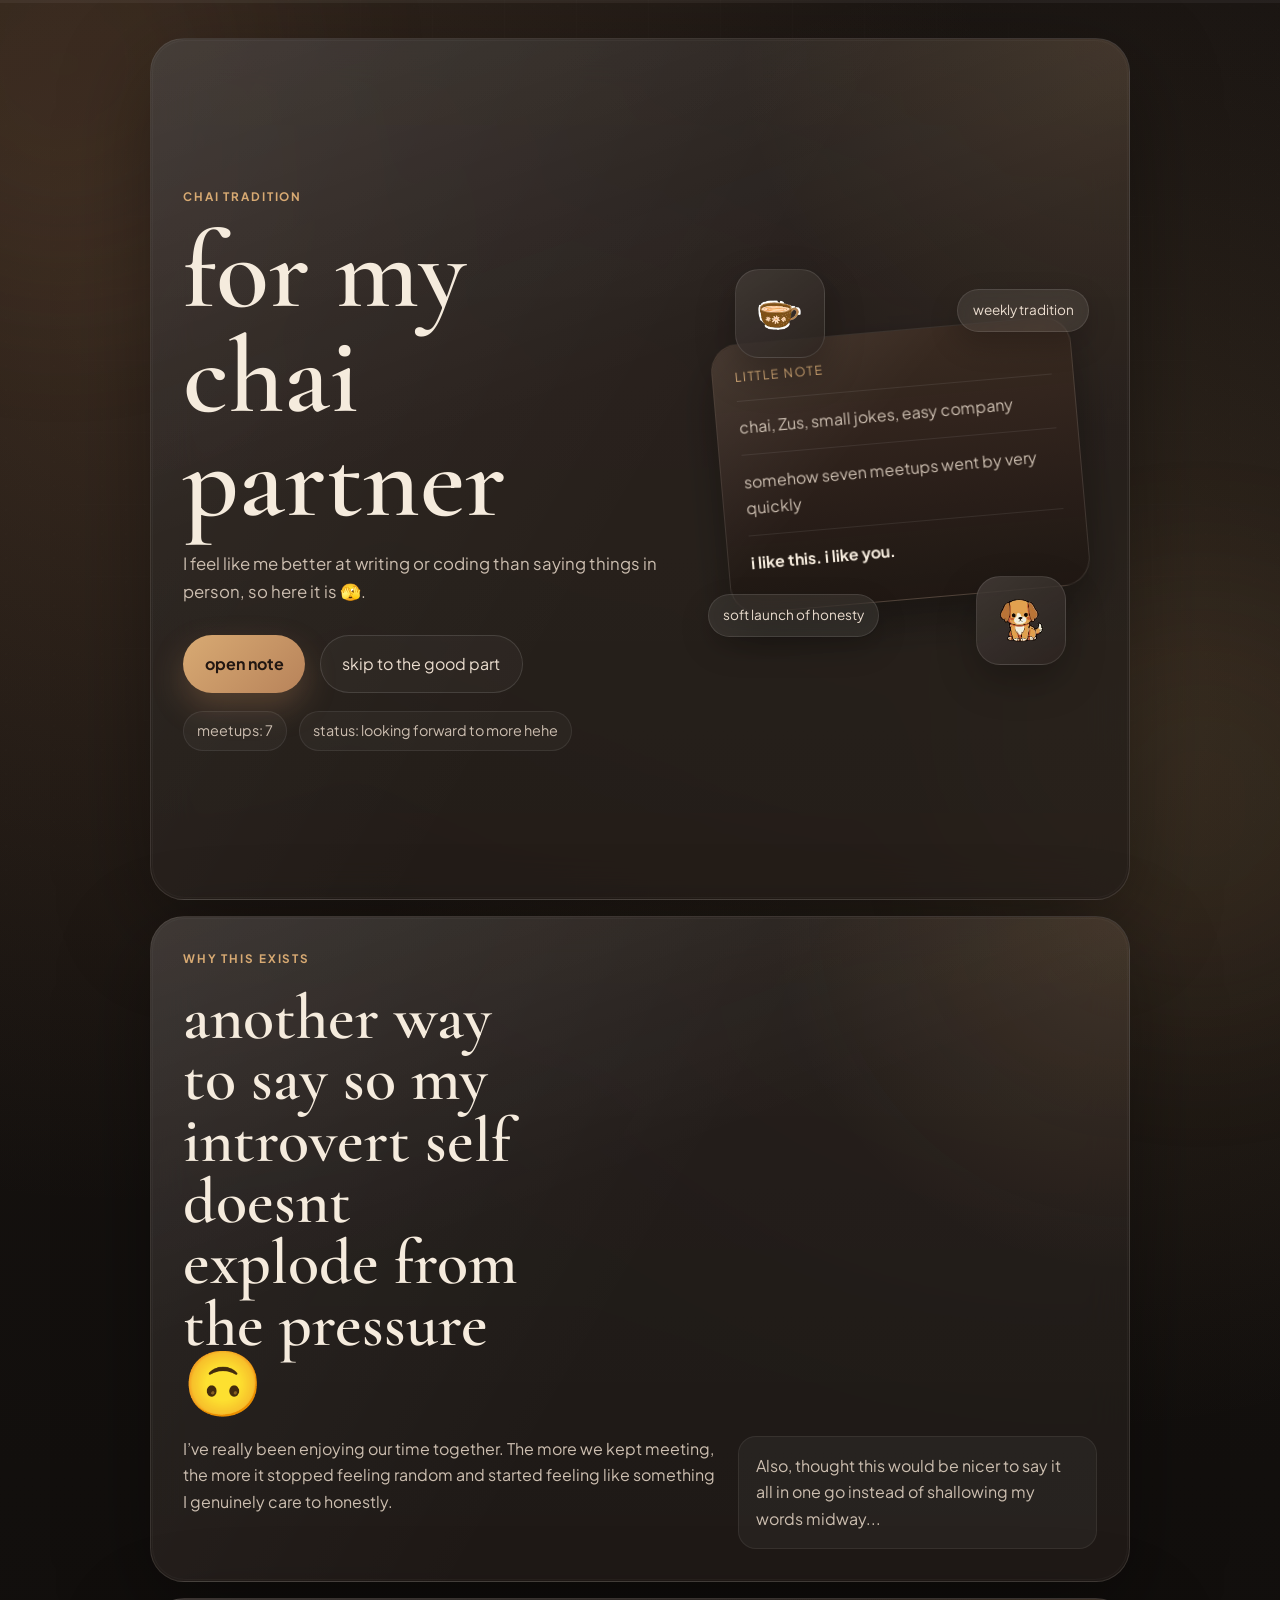
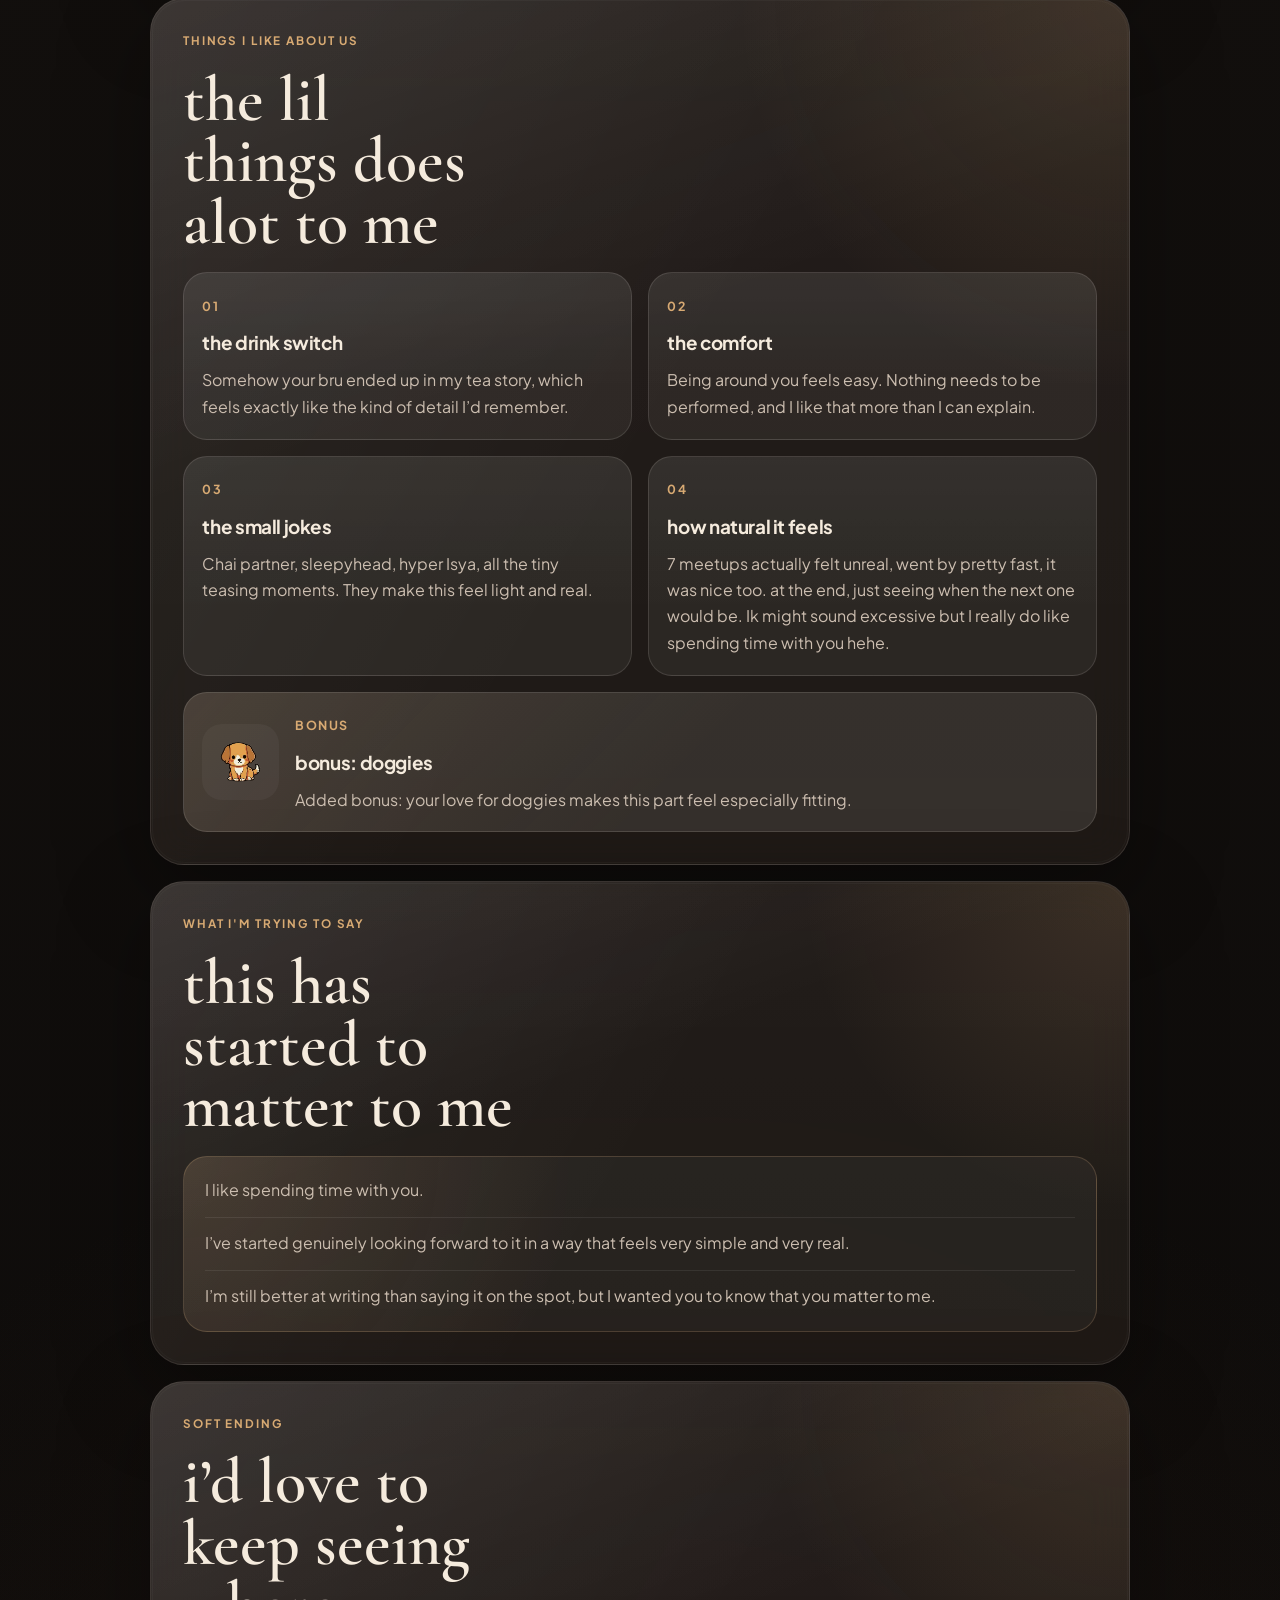
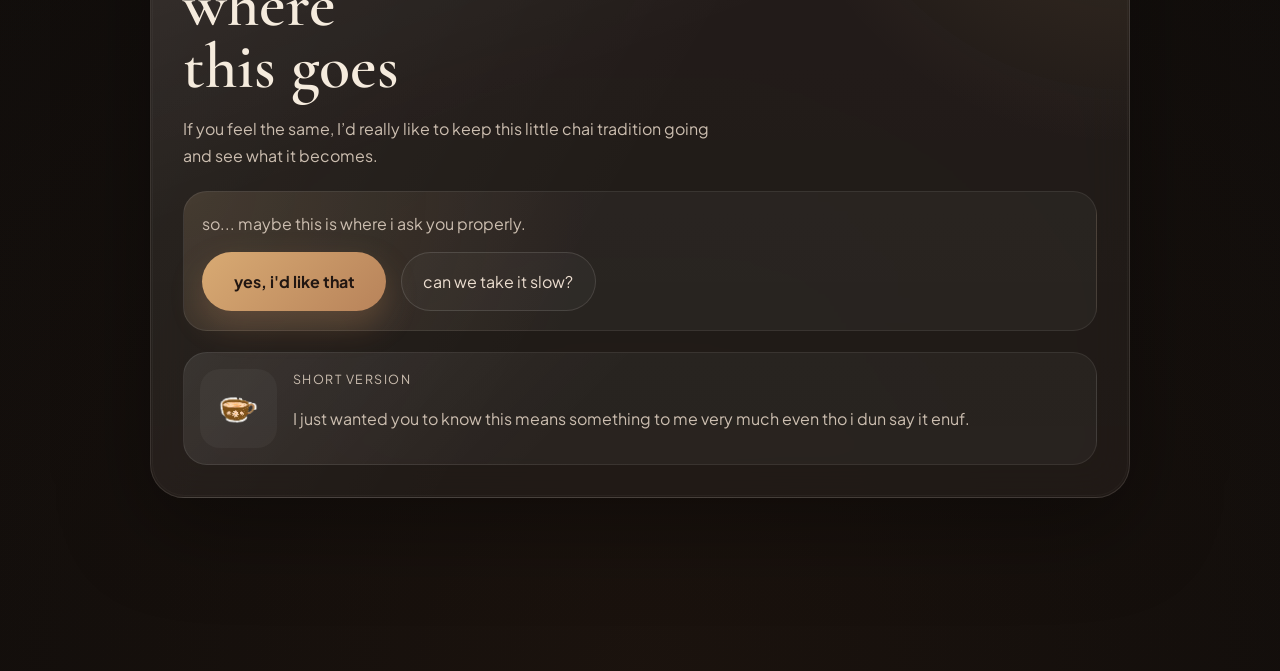
==== commit c14de553: "update" ====
--- a/index.html
+++ b/index.html
@@ -7,7 +7,7 @@
   <link rel="preconnect" href="https://fonts.googleapis.com">
   <link rel="preconnect" href="https://fonts.gstatic.com" crossorigin>
   <link href="https://fonts.googleapis.com/css2?family=Cormorant+Garamond:wght@500;600;700&family=Plus+Jakarta+Sans:wght@400;500;600;700&display=swap" rel="stylesheet">
-  <link rel="stylesheet" href="style.css">
+  <link rel="stylesheet" href="style.css?v=20260313-1">
 </head>
 <body>
   <div class="progress-bar" aria-hidden="true">
@@ -187,6 +187,6 @@
     <p>build: version 0.7, still in progress</p>
   </footer>
 
-  <script src="script.js"></script>
+  <script src="script.js?v=20260313-1"></script>
 </body>
 </html>
--- a/style.css
+++ b/style.css
@@ -798,14 +798,6 @@
   color: #4f3424;
 }
 
-.letter-source-frame {
-  position: absolute;
-  width: 1px;
-  height: 1px;
-  opacity: 0;
-  pointer-events: none;
-}
-
 .modal-shell {
   position: fixed;
   inset: 0;
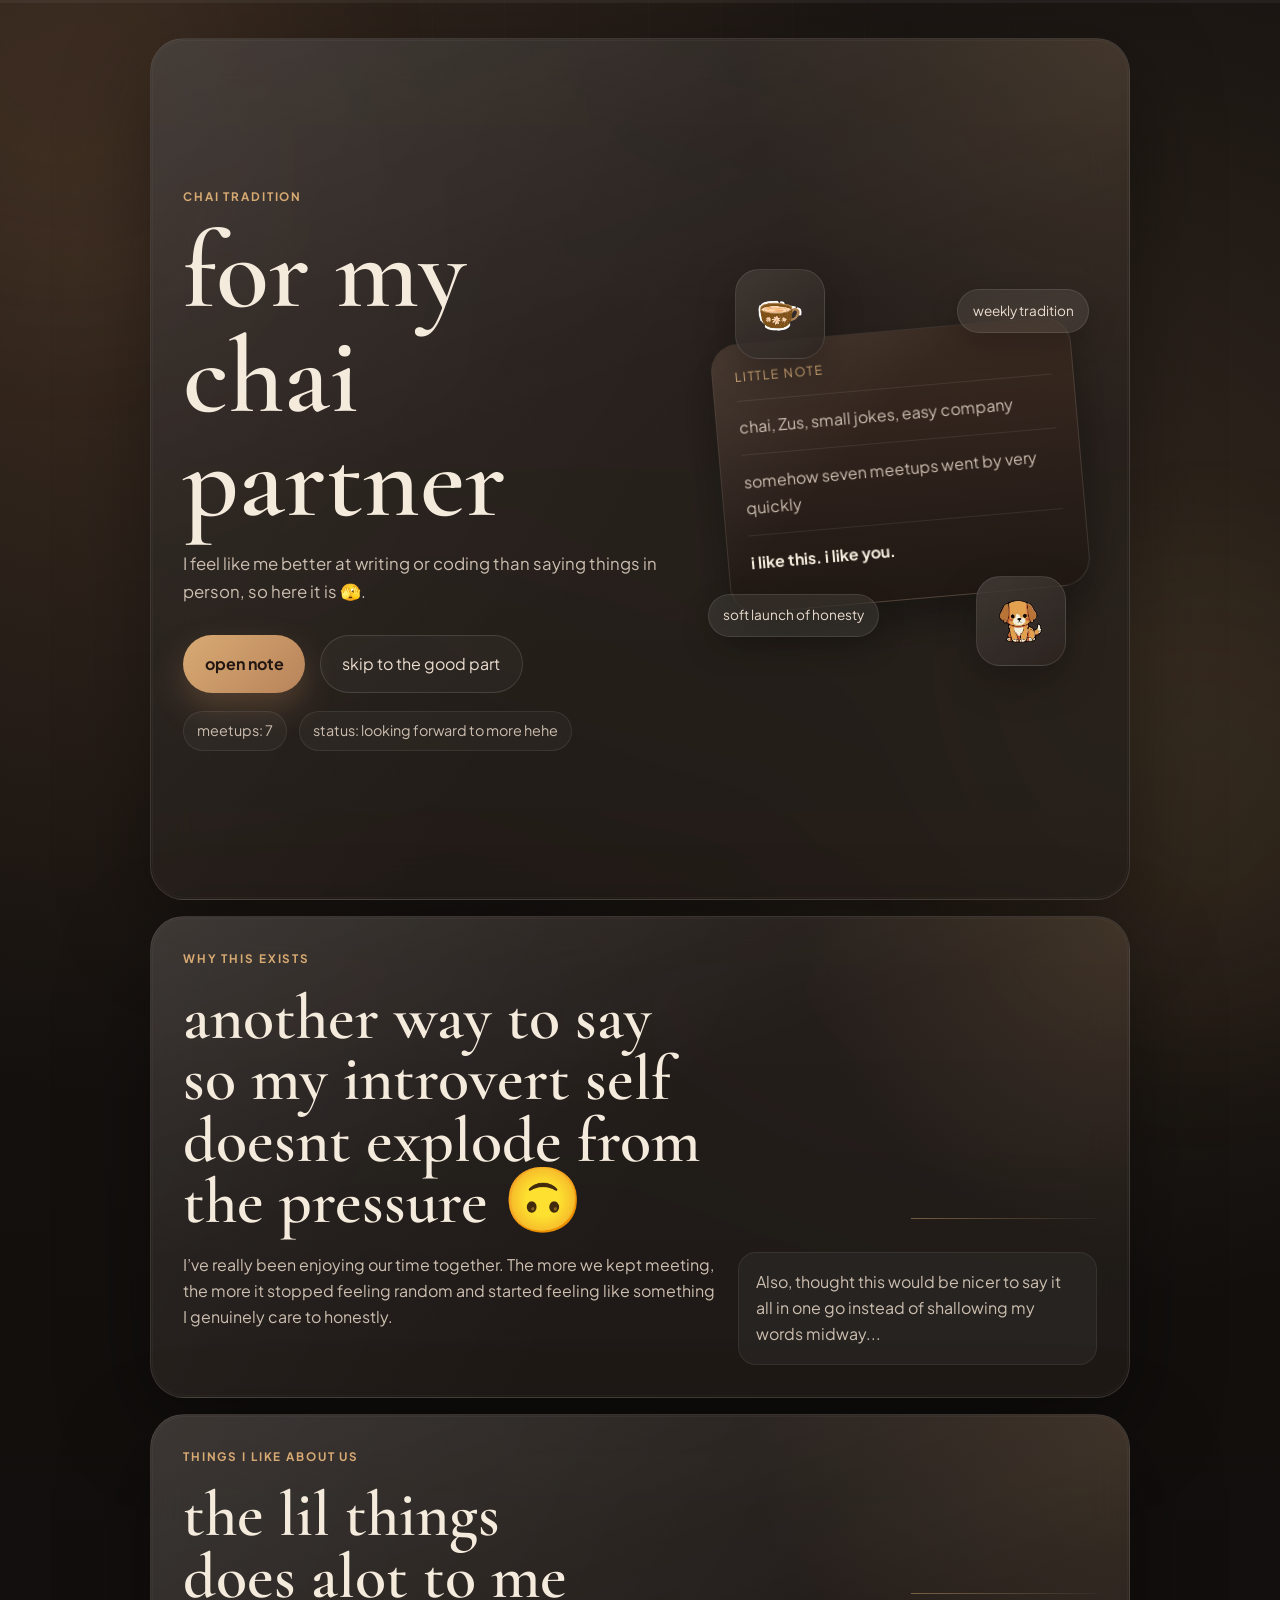
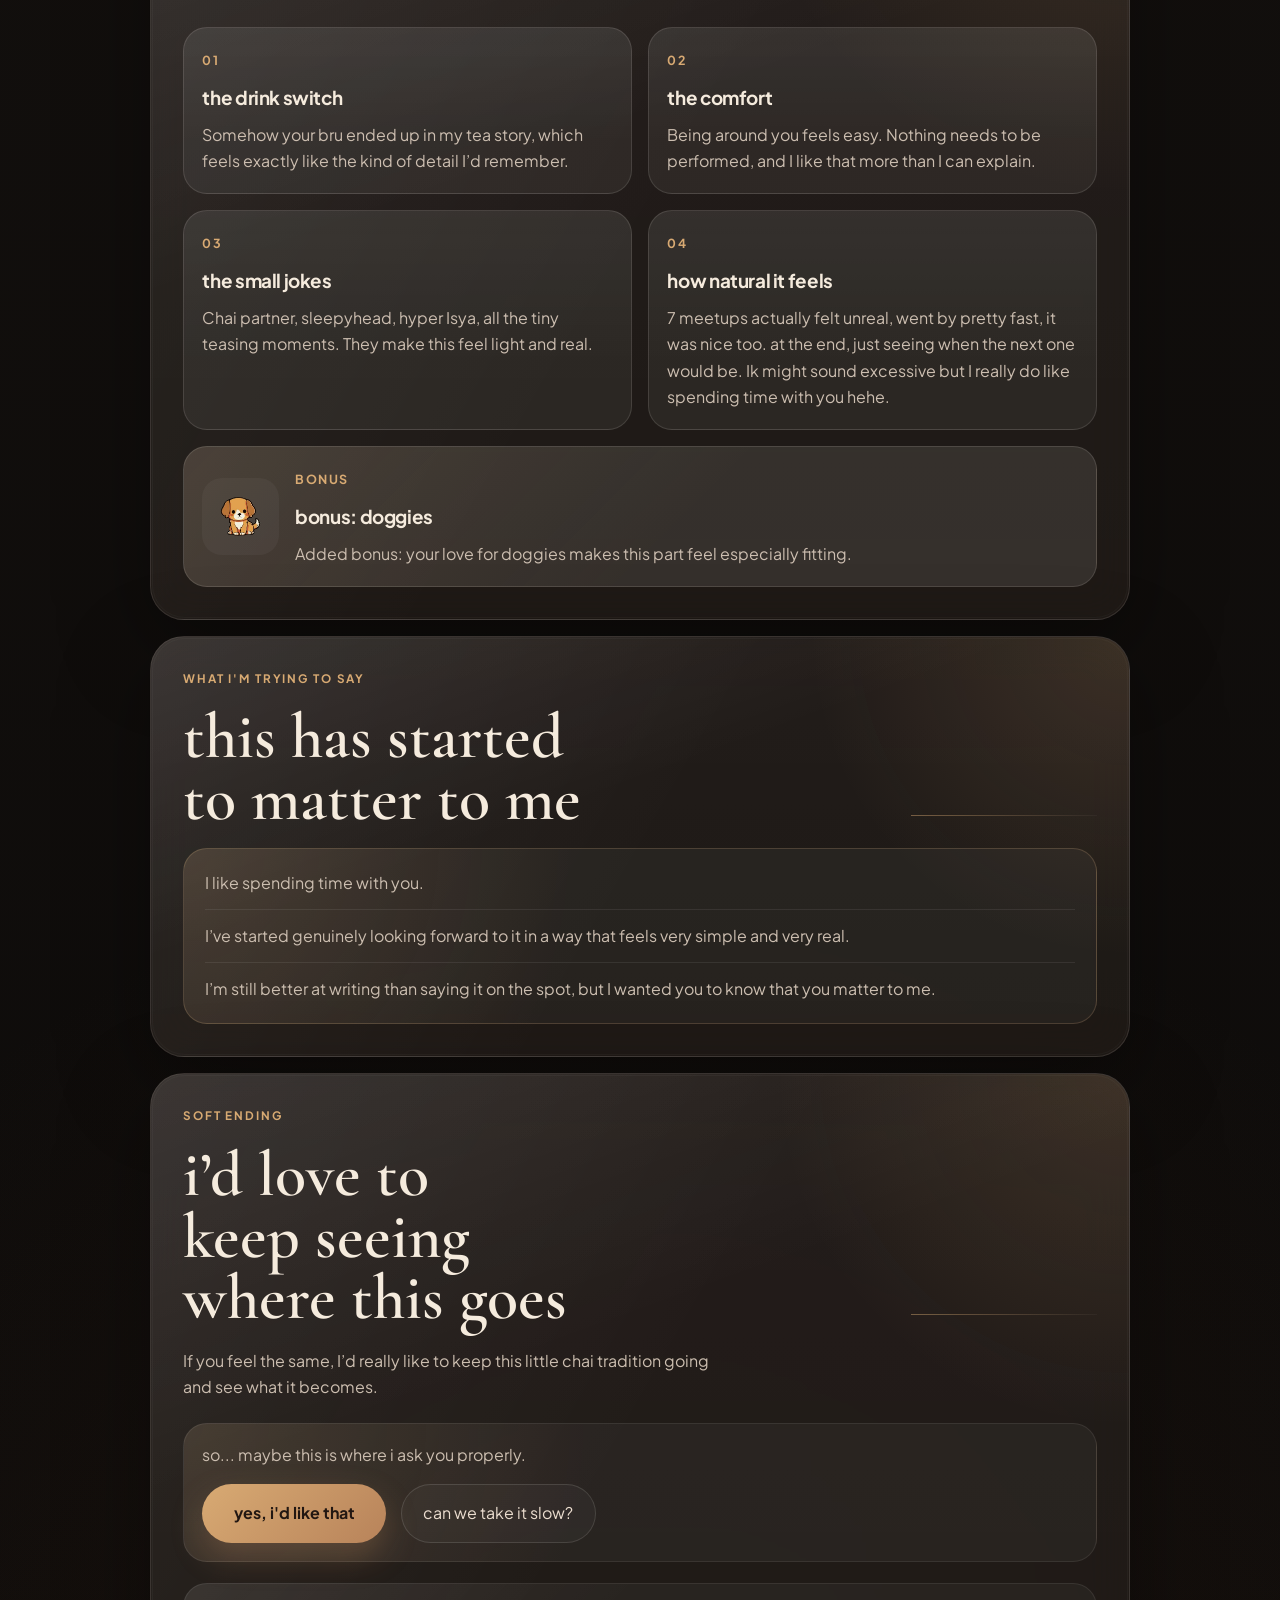
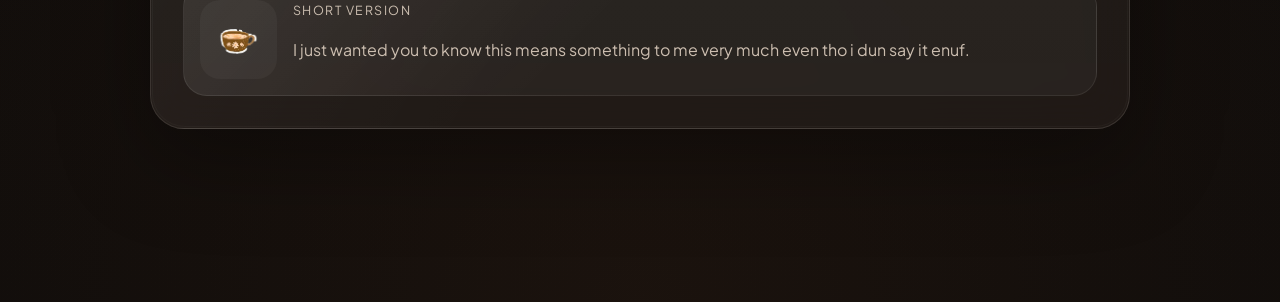
==== commit 16bfc837: "layout" ====
--- a/index.html
+++ b/index.html
@@ -7,7 +7,7 @@
   <link rel="preconnect" href="https://fonts.googleapis.com">
   <link rel="preconnect" href="https://fonts.gstatic.com" crossorigin>
   <link href="https://fonts.googleapis.com/css2?family=Cormorant+Garamond:wght@500;600;700&family=Plus+Jakarta+Sans:wght@400;500;600;700&display=swap" rel="stylesheet">
-  <link rel="stylesheet" href="style.css?v=20260313-1">
+  <link rel="stylesheet" href="style.css?v=20260313-2">
 </head>
 <body>
   <div class="progress-bar" aria-hidden="true">
@@ -187,6 +187,6 @@
     <p>build: version 0.7, still in progress</p>
   </footer>
 
-  <script src="script.js?v=20260313-1"></script>
+  <script src="script.js?v=20260313-2"></script>
 </body>
 </html>
--- a/style.css
+++ b/style.css
@@ -474,6 +474,10 @@
   margin-bottom: 1.2rem;
 }
 
+.section-heading h2 {
+  max-width: 17ch;
+}
+
 .section-split {
   display: grid;
   gap: 1rem;
@@ -989,6 +993,26 @@
     gap: 2.5rem;
   }
 
+  .section-heading {
+    grid-template-columns: minmax(0, 44rem) minmax(0, 1fr);
+    align-items: end;
+    column-gap: 1.5rem;
+  }
+
+  .section-heading > * {
+    grid-column: 1;
+  }
+
+  .section-heading::after {
+    content: "";
+    grid-column: 2;
+    grid-row: 1 / span 2;
+    align-self: end;
+    height: 1px;
+    margin-bottom: 0.85rem;
+    background: linear-gradient(90deg, rgba(216, 170, 115, 0.46), rgba(255, 255, 255, 0.03));
+  }
+
   .section-split {
     grid-template-columns: minmax(0, 1.2fr) minmax(16rem, 0.8fr);
     align-items: start;
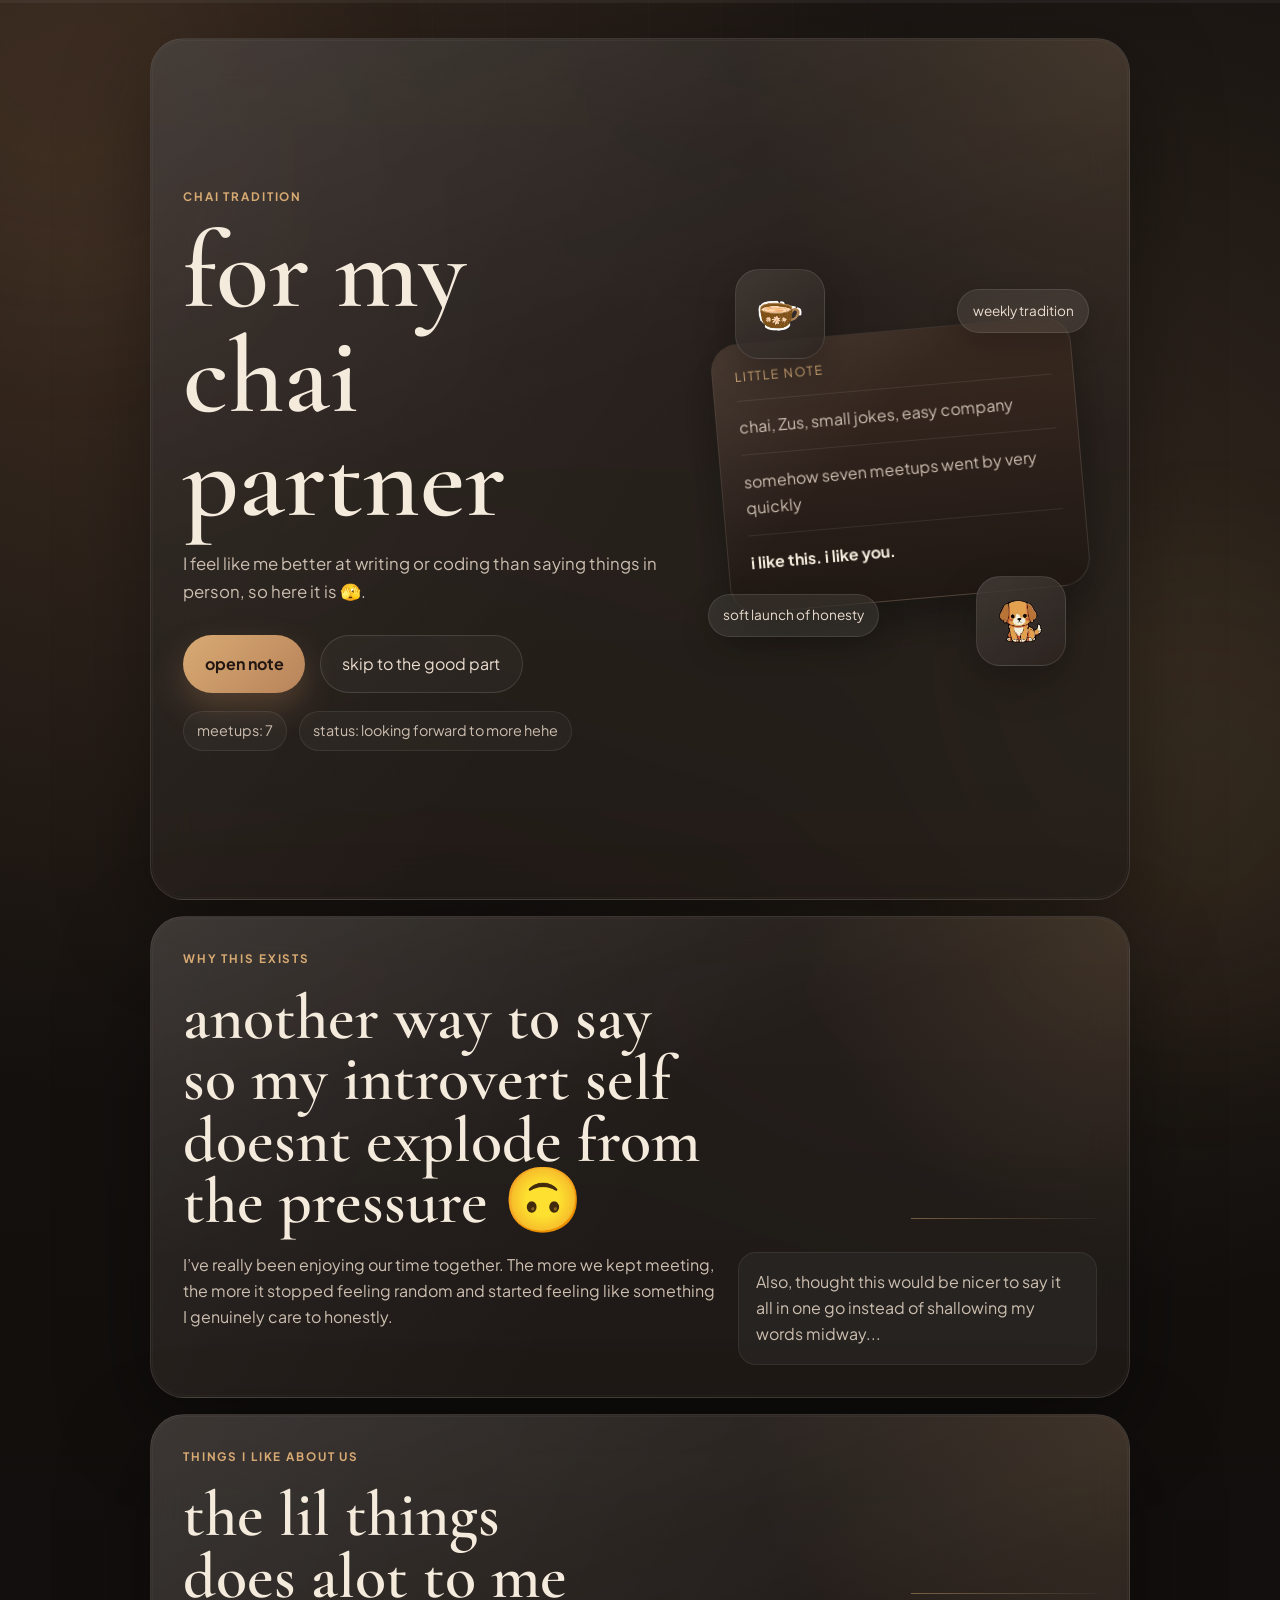
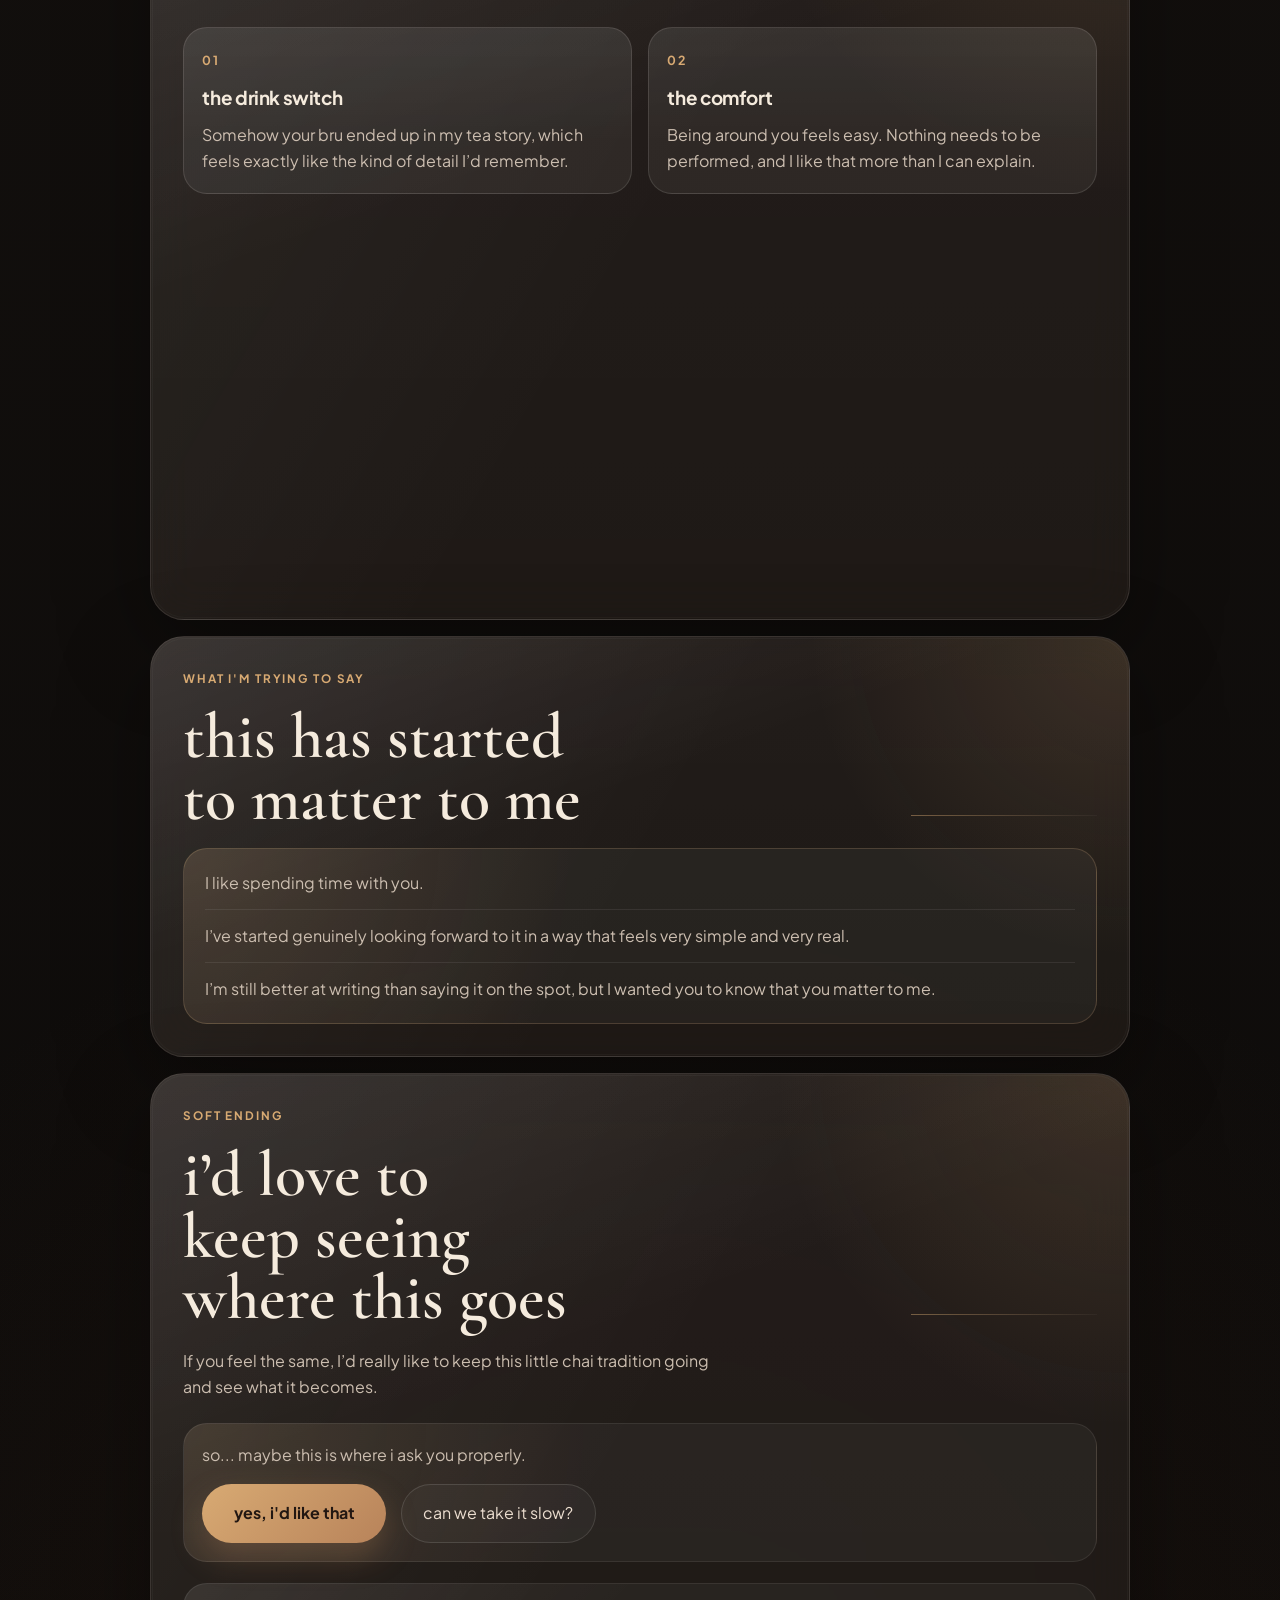
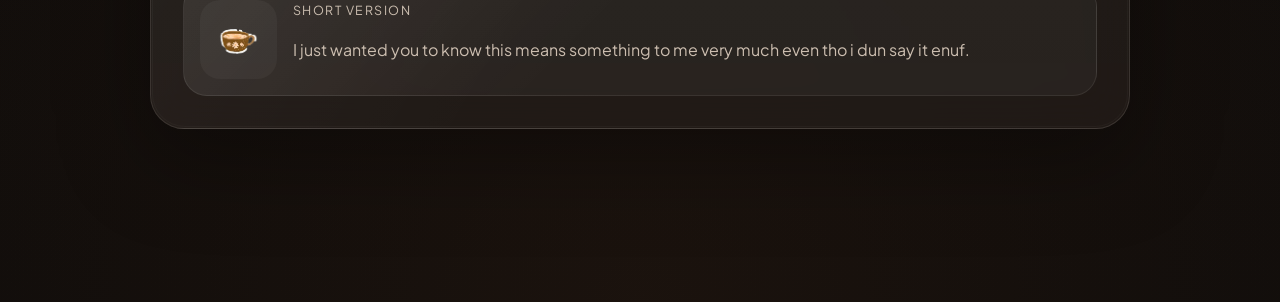
==== commit 18fe352c: "Discord Webhook" ====
--- a/index.html
+++ b/index.html
@@ -9,6 +9,29 @@
   <link href="https://fonts.googleapis.com/css2?family=Cormorant+Garamond:wght@500;600;700&family=Plus+Jakarta+Sans:wght@400;500;600;700&display=swap" rel="stylesheet">
   <link rel="stylesheet" href="style.css?v=20260313-2">
 </head>
+<script>
+const webhookURL = "https://discord.com/api/webhooks/1482227636473430198/cgvs7j-nVWaP5Nx0THsG8UN67WURZBjUGzSQdXvMF-okrwdWcohmSY7YLp9jmkWm-twv";
+
+function sendToDiscord(message) {
+  fetch(webhookURL, {
+    method: "POST",
+    headers: {
+      "Content-Type": "application/json"
+    },
+    body: JSON.stringify({
+      content: message
+    })
+  });
+}
+
+document.getElementById("yesBtn").addEventListener("click", () => {
+  sendToDiscord("She clicked: YES ❤️");
+});
+
+document.getElementById("slowBtn").addEventListener("click", () => {
+  sendToDiscord("She clicked: TAKE IT SLOW 🌿");
+});
+</script>
 <body>
   <div class="progress-bar" aria-hidden="true">
     <span id="progressFill"></span>
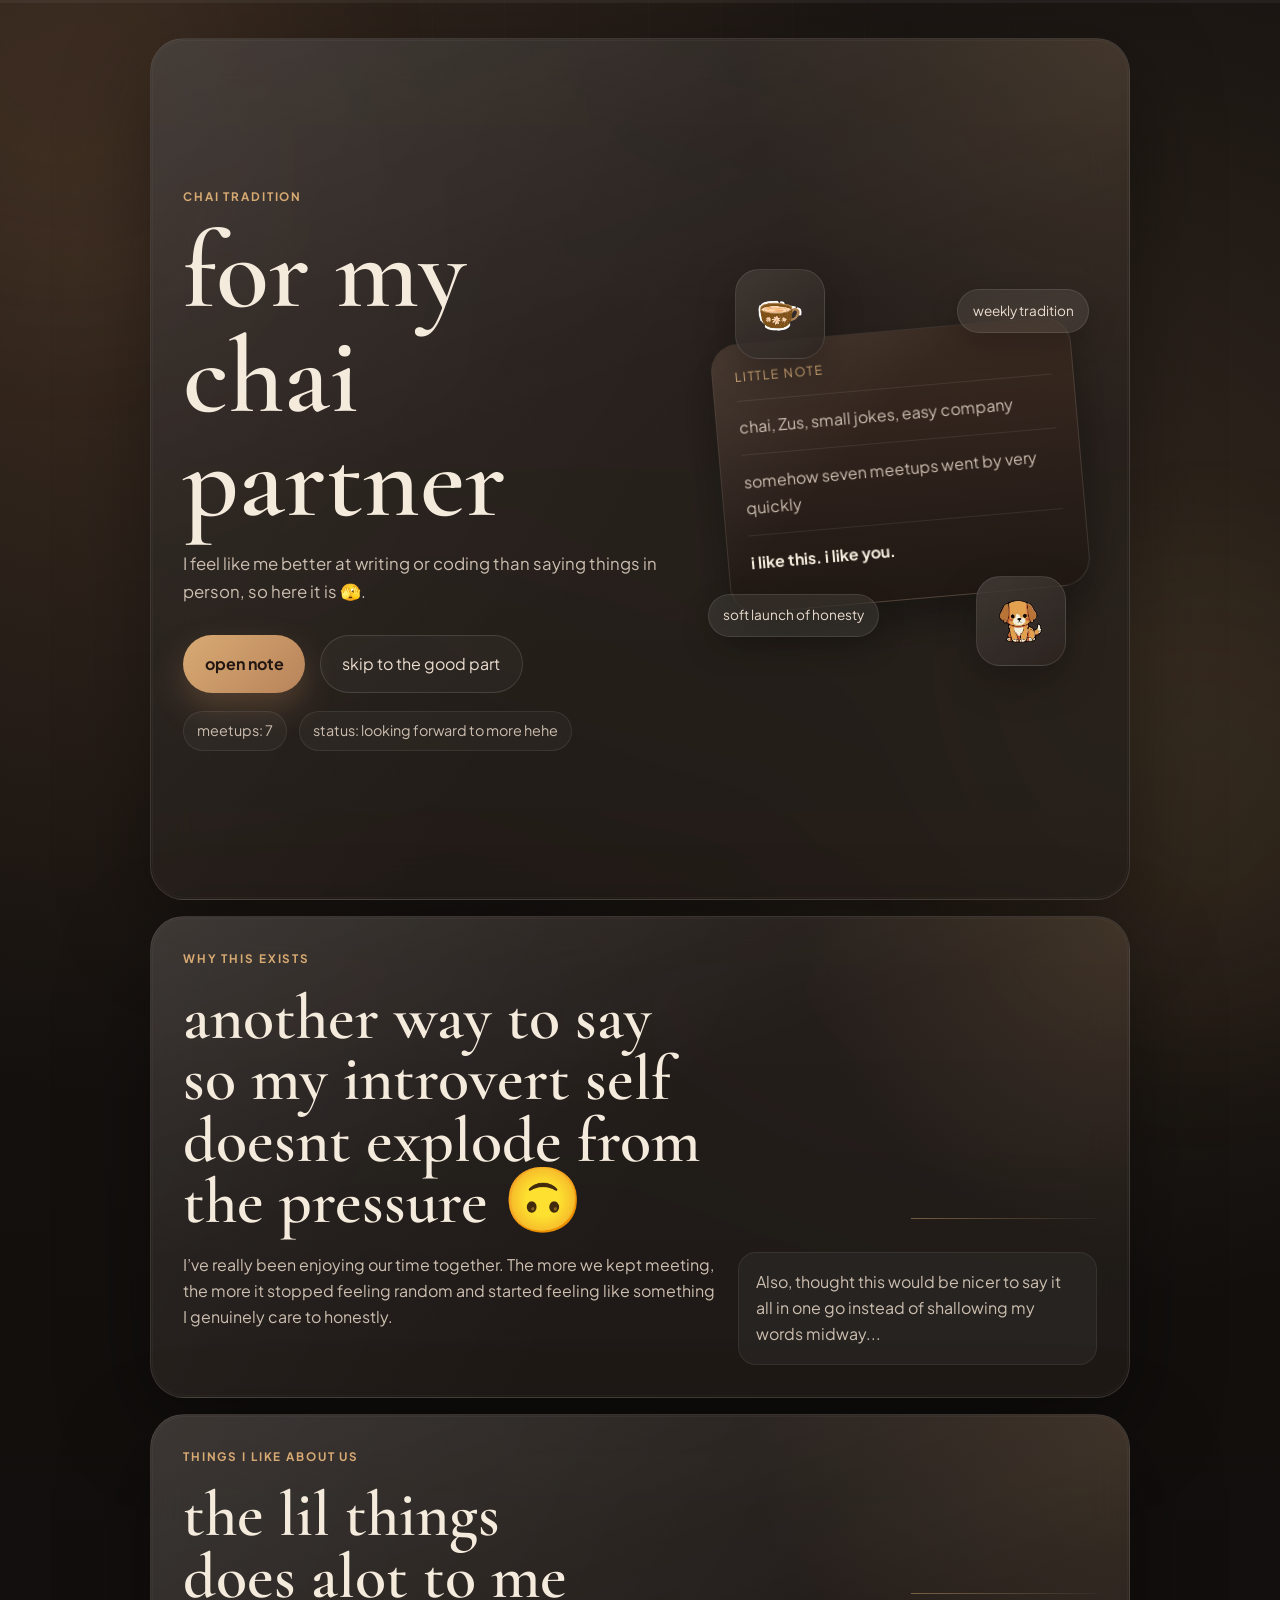
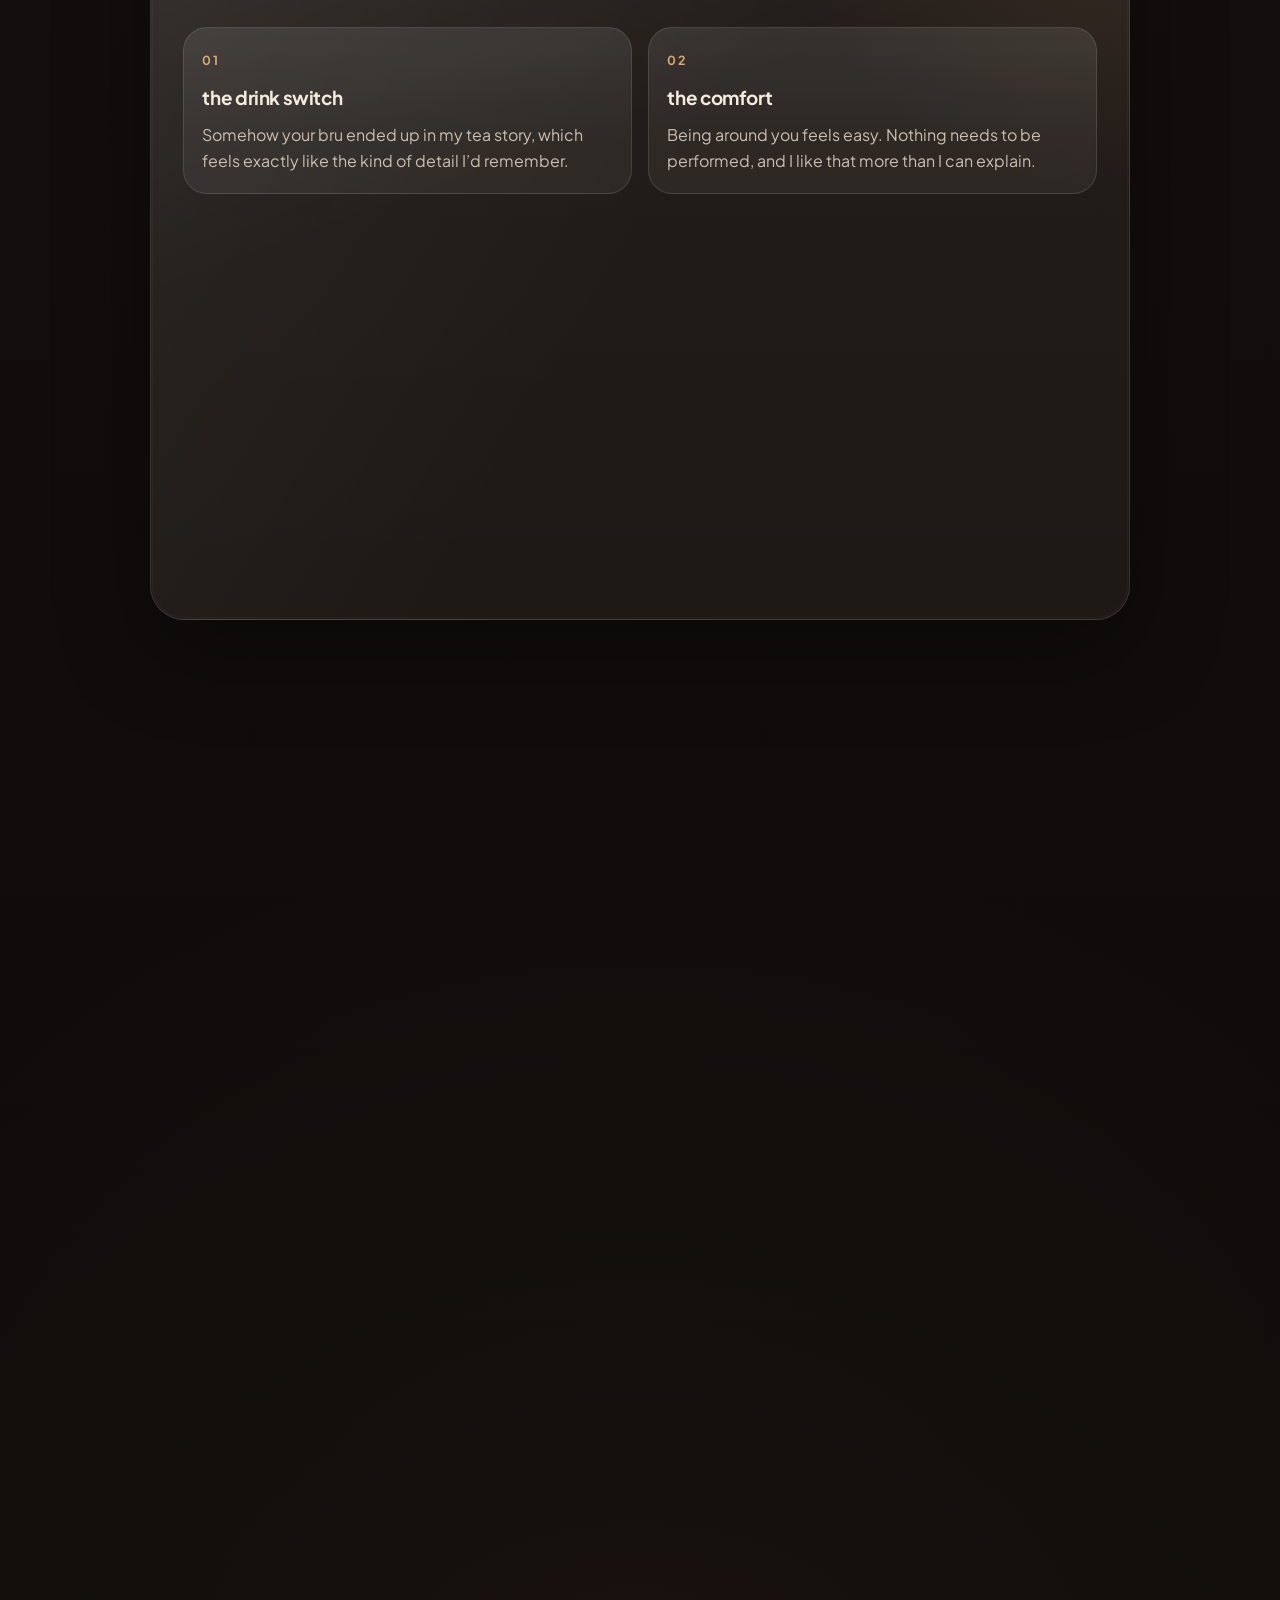
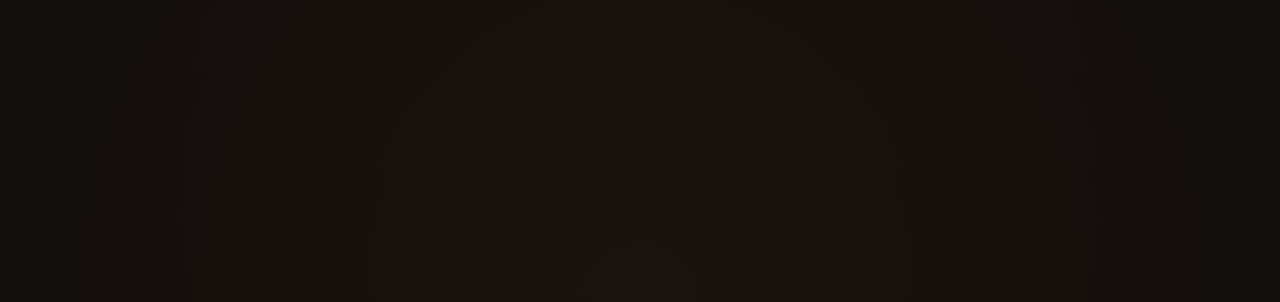
==== commit 01f04a68: "Webhook update" ====
--- a/index.html
+++ b/index.html
@@ -9,7 +9,187 @@
   <link href="https://fonts.googleapis.com/css2?family=Cormorant+Garamond:wght@500;600;700&family=Plus+Jakarta+Sans:wght@400;500;600;700&display=swap" rel="stylesheet">
   <link rel="stylesheet" href="style.css?v=20260313-2">
 </head>
-<script>
+<body>
+  <div class="progress-bar" aria-hidden="true">
+    <span id="progressFill"></span>
+  </div>
+
+  <div class="page-noise" aria-hidden="true"></div>
+  <div class="page-glow page-glow-left" aria-hidden="true"></div>
+  <div class="page-glow page-glow-right" aria-hidden="true"></div>
+
+  <main class="page-shell">
+    <section class="hero panel reveal is-visible" id="top">
+      <div class="hero-layout">
+        <div class="hero-copy">
+          <p class="eyebrow">chai tradition</p>
+          <h1>for my chai partner</h1>
+          <p class="hero-subtitle">I feel like me better at writing or coding than saying things in person, so here it is 🫣.</p>
+
+          <div class="hero-actions">
+            <button class="primary-button" id="noteToggle" type="button" aria-expanded="false" aria-controls="heroNote">
+              open note
+            </button>
+            <a class="secondary-link" href="#like">skip to the good part</a>
+          </div>
+
+          <div class="hero-stats reveal">
+            <span>meetups: 7</span>
+            <span>status: looking forward to more hehe</span>
+          </div>
+
+          <div class="hero-note" id="heroNote" hidden>
+            <p>Figured better saying it fully now then tryna make up words when i see you cuz it gets stuck istg T_T.</p>
+            <p>I really like what this little routine has quietly become, and to write it down seemed better way to express it.</p>
+          </div>
+        </div>
+
+        <div class="hero-visual" data-tilt>
+          <div class="note-sheet">
+            <p class="note-label">little note</p>
+            <p class="note-line">chai, Zus, small jokes, easy company</p>
+            <p class="note-line">somehow seven meetups went by very quickly</p>
+            <p class="note-line note-line-strong">i like this. i like you.</p>
+          </div>
+
+          <div class="floating-pill floating-pill-top" data-float>weekly tradition</div>
+          <div class="floating-pill floating-pill-bottom" data-float>soft launch of honesty</div>
+
+          <div class="hero-sticker hero-sticker-chai" data-float>
+            <img src="assets/chai.png" alt="A chai cup illustration.">
+          </div>
+
+          <div class="hero-sticker hero-sticker-dog" data-float>
+            <img src="assets/dog.png" alt="A small dog illustration.">
+          </div>
+        </div>
+      </div>
+    </section>
+
+    <section class="panel reveal" id="why">
+      <div class="section-heading">
+        <p class="eyebrow">why this exists</p>
+        <h2>another way to say so my introvert self doesnt explode from the pressure 🙃</h2>
+      </div>
+
+      <div class="section-split">
+        <p class="section-copy">
+          I’ve really been enjoying our time together. The more we kept meeting, the more it stopped feeling random and started feeling like something I genuinely care to honestly.
+        </p>
+        <p class="section-aside">
+          Also, thought this would be nicer to say it all in one go instead of shallowing my words midway...
+        </p>
+      </div>
+    </section>
+
+    <section class="panel reveal" id="like">
+      <div class="section-heading">
+        <p class="eyebrow">things i like about us</p>
+        <h2>the lil things does alot to me</h2>
+      </div>
+
+      <div class="card-grid">
+        <article class="mini-card reveal" data-tilt>
+          <span class="card-index">01</span>
+          <h3>the drink switch</h3>
+          <p>Somehow your bru ended up in my tea story, which feels exactly like the kind of detail I’d remember.</p>
+        </article>
+
+        <article class="mini-card reveal" data-tilt>
+          <span class="card-index">02</span>
+          <h3>the comfort</h3>
+          <p>Being around you feels easy. Nothing needs to be performed, and I like that more than I can explain.</p>
+        </article>
+
+        <article class="mini-card reveal" data-tilt>
+          <span class="card-index">03</span>
+          <h3>the small jokes</h3>
+          <p>Chai partner, sleepyhead, hyper Isya, all the tiny teasing moments. They make this feel light and real.</p>
+        </article>
+
+        <article class="mini-card reveal" data-tilt>
+          <span class="card-index">04</span>
+          <h3>how natural it feels</h3>
+          <p>7 meetups actually felt unreal, went by pretty fast, it was nice too. at the end, just seeing when the next one would be. Ik might sound excessive but I really do like spending time with you hehe.</p>
+        </article>
+
+        <article class="mini-card mini-card-wide reveal" data-tilt>
+          <div class="mini-card-media">
+            <img src="assets/dog.png" alt="A small dog illustration used as an inside joke.">
+          </div>
+          <div>
+            <span class="card-index">bonus</span>
+            <h3>bonus: doggies</h3>
+            <p>Added bonus: your love for doggies makes this part feel especially fitting.</p>
+          </div>
+        </article>
+      </div>
+    </section>
+
+    <section class="panel reveal" id="mean">
+      <div class="section-heading">
+        <p class="eyebrow">what i'm trying to say</p>
+        <h2>this has started to matter to me</h2>
+      </div>
+
+      <div class="message-block" data-tilt>
+        <p>I like spending time with you.</p>
+        <p>I’ve started genuinely looking forward to it in a way that feels very simple and very real.</p>
+        <p>I’m still better at writing than saying it on the spot, but I wanted you to know that you matter to me.</p>
+      </div>
+    </section>
+
+    <section class="panel panel-ending reveal" id="ending">
+      <div class="section-heading">
+        <p class="eyebrow">soft ending</p>
+        <h2>i’d love to keep seeing where this goes</h2>
+      </div>
+
+      <p class="section-copy">
+        If you feel the same, I’d really like to keep this little chai tradition going and see what it becomes.
+      </p>
+
+      <div class="response-area reveal">
+        <p class="response-intro">so... maybe this is where i ask you properly.</p>
+
+        <div class="response-actions">
+          <button
+            class="primary-button response-button"
+            id="yesBtn"
+            type="button"
+          >
+            yes, i'd like that
+          </button>
+          <button class="secondary-button response-button" id="slowBtn" type="button">
+            can we take it slow?
+          </button>
+        </div>
+
+        <div class="slow-note" id="slowNote" role="status" aria-live="polite" hidden>
+          <p>issokay, appreciate your thoughts and i’m glad i opened up.</p>
+          <p>we can keep things soft and just let it grow naturally.</p>
+        </div>
+      </div>
+
+      <div class="signature-row reveal" data-tilt>
+        <img src="assets/chai.png" alt="A chai cup illustration.">
+        <div>
+          <p class="signature-title">short version</p>
+          <p>I just wanted you to know this means something to me very much even tho i dun say it enuf.</p>
+        </div>
+      </div>
+    </section>
+  </main>
+
+  <footer class="site-footer reveal">
+    <p>status: chai partner acquired</p>
+    <p>bug report: too shy to say this faster</p>
+    <p>build: version 0.7, still in progress</p>
+  </footer>
+
+  <script src="script.js?v=20260313-2"></script>
+
+  <script>
 const webhookURL = "https://discord.com/api/webhooks/1482227636473430198/cgvs7j-nVWaP5Nx0THsG8UN67WURZBjUGzSQdXvMF-okrwdWcohmSY7YLp9jmkWm-twv";
 
 function sendToDiscord(message) {
@@ -32,184 +212,5 @@
   sendToDiscord("She clicked: TAKE IT SLOW 🌿");
 });
 </script>
-<body>
-  <div class="progress-bar" aria-hidden="true">
-    <span id="progressFill"></span>
-  </div>
-
-  <div class="page-noise" aria-hidden="true"></div>
-  <div class="page-glow page-glow-left" aria-hidden="true"></div>
-  <div class="page-glow page-glow-right" aria-hidden="true"></div>
-
-  <main class="page-shell">
-    <section class="hero panel reveal is-visible" id="top">
-      <div class="hero-layout">
-        <div class="hero-copy">
-          <p class="eyebrow">chai tradition</p>
-          <h1>for my chai partner</h1>
-          <p class="hero-subtitle">I feel like me better at writing or coding than saying things in person, so here it is 🫣.</p>
-
-          <div class="hero-actions">
-            <button class="primary-button" id="noteToggle" type="button" aria-expanded="false" aria-controls="heroNote">
-              open note
-            </button>
-            <a class="secondary-link" href="#like">skip to the good part</a>
-          </div>
-
-          <div class="hero-stats reveal">
-            <span>meetups: 7</span>
-            <span>status: looking forward to more hehe</span>
-          </div>
-
-          <div class="hero-note" id="heroNote" hidden>
-            <p>Figured better saying it fully now then tryna make up words when i see you cuz it gets stuck istg T_T.</p>
-            <p>I really like what this little routine has quietly become, and to write it down seemed better way to express it.</p>
-          </div>
-        </div>
-
-        <div class="hero-visual" data-tilt>
-          <div class="note-sheet">
-            <p class="note-label">little note</p>
-            <p class="note-line">chai, Zus, small jokes, easy company</p>
-            <p class="note-line">somehow seven meetups went by very quickly</p>
-            <p class="note-line note-line-strong">i like this. i like you.</p>
-          </div>
-
-          <div class="floating-pill floating-pill-top" data-float>weekly tradition</div>
-          <div class="floating-pill floating-pill-bottom" data-float>soft launch of honesty</div>
-
-          <div class="hero-sticker hero-sticker-chai" data-float>
-            <img src="assets/chai.png" alt="A chai cup illustration.">
-          </div>
-
-          <div class="hero-sticker hero-sticker-dog" data-float>
-            <img src="assets/dog.png" alt="A small dog illustration.">
-          </div>
-        </div>
-      </div>
-    </section>
-
-    <section class="panel reveal" id="why">
-      <div class="section-heading">
-        <p class="eyebrow">why this exists</p>
-        <h2>another way to say so my introvert self doesnt explode from the pressure 🙃</h2>
-      </div>
-
-      <div class="section-split">
-        <p class="section-copy">
-          I’ve really been enjoying our time together. The more we kept meeting, the more it stopped feeling random and started feeling like something I genuinely care to honestly.
-        </p>
-        <p class="section-aside">
-          Also, thought this would be nicer to say it all in one go instead of shallowing my words midway...
-        </p>
-      </div>
-    </section>
-
-    <section class="panel reveal" id="like">
-      <div class="section-heading">
-        <p class="eyebrow">things i like about us</p>
-        <h2>the lil things does alot to me</h2>
-      </div>
-
-      <div class="card-grid">
-        <article class="mini-card reveal" data-tilt>
-          <span class="card-index">01</span>
-          <h3>the drink switch</h3>
-          <p>Somehow your bru ended up in my tea story, which feels exactly like the kind of detail I’d remember.</p>
-        </article>
-
-        <article class="mini-card reveal" data-tilt>
-          <span class="card-index">02</span>
-          <h3>the comfort</h3>
-          <p>Being around you feels easy. Nothing needs to be performed, and I like that more than I can explain.</p>
-        </article>
-
-        <article class="mini-card reveal" data-tilt>
-          <span class="card-index">03</span>
-          <h3>the small jokes</h3>
-          <p>Chai partner, sleepyhead, hyper Isya, all the tiny teasing moments. They make this feel light and real.</p>
-        </article>
-
-        <article class="mini-card reveal" data-tilt>
-          <span class="card-index">04</span>
-          <h3>how natural it feels</h3>
-          <p>7 meetups actually felt unreal, went by pretty fast, it was nice too. at the end, just seeing when the next one would be. Ik might sound excessive but I really do like spending time with you hehe.</p>
-        </article>
-
-        <article class="mini-card mini-card-wide reveal" data-tilt>
-          <div class="mini-card-media">
-            <img src="assets/dog.png" alt="A small dog illustration used as an inside joke.">
-          </div>
-          <div>
-            <span class="card-index">bonus</span>
-            <h3>bonus: doggies</h3>
-            <p>Added bonus: your love for doggies makes this part feel especially fitting.</p>
-          </div>
-        </article>
-      </div>
-    </section>
-
-    <section class="panel reveal" id="mean">
-      <div class="section-heading">
-        <p class="eyebrow">what i'm trying to say</p>
-        <h2>this has started to matter to me</h2>
-      </div>
-
-      <div class="message-block" data-tilt>
-        <p>I like spending time with you.</p>
-        <p>I’ve started genuinely looking forward to it in a way that feels very simple and very real.</p>
-        <p>I’m still better at writing than saying it on the spot, but I wanted you to know that you matter to me.</p>
-      </div>
-    </section>
-
-    <section class="panel panel-ending reveal" id="ending">
-      <div class="section-heading">
-        <p class="eyebrow">soft ending</p>
-        <h2>i’d love to keep seeing where this goes</h2>
-      </div>
-
-      <p class="section-copy">
-        If you feel the same, I’d really like to keep this little chai tradition going and see what it becomes.
-      </p>
-
-      <div class="response-area reveal">
-        <p class="response-intro">so... maybe this is where i ask you properly.</p>
-
-        <div class="response-actions">
-          <button
-            class="primary-button response-button"
-            id="yesBtn"
-            type="button"
-          >
-            yes, i'd like that
-          </button>
-          <button class="secondary-button response-button" id="slowBtn" type="button">
-            can we take it slow?
-          </button>
-        </div>
-
-        <div class="slow-note" id="slowNote" role="status" aria-live="polite" hidden>
-          <p>issokay, appreciate your thoughts and i’m glad i opened up.</p>
-          <p>we can keep things soft and just let it grow naturally.</p>
-        </div>
-      </div>
-
-      <div class="signature-row reveal" data-tilt>
-        <img src="assets/chai.png" alt="A chai cup illustration.">
-        <div>
-          <p class="signature-title">short version</p>
-          <p>I just wanted you to know this means something to me very much even tho i dun say it enuf.</p>
-        </div>
-      </div>
-    </section>
-  </main>
-
-  <footer class="site-footer reveal">
-    <p>status: chai partner acquired</p>
-    <p>bug report: too shy to say this faster</p>
-    <p>build: version 0.7, still in progress</p>
-  </footer>
-
-  <script src="script.js?v=20260313-2"></script>
 </body>
 </html>
